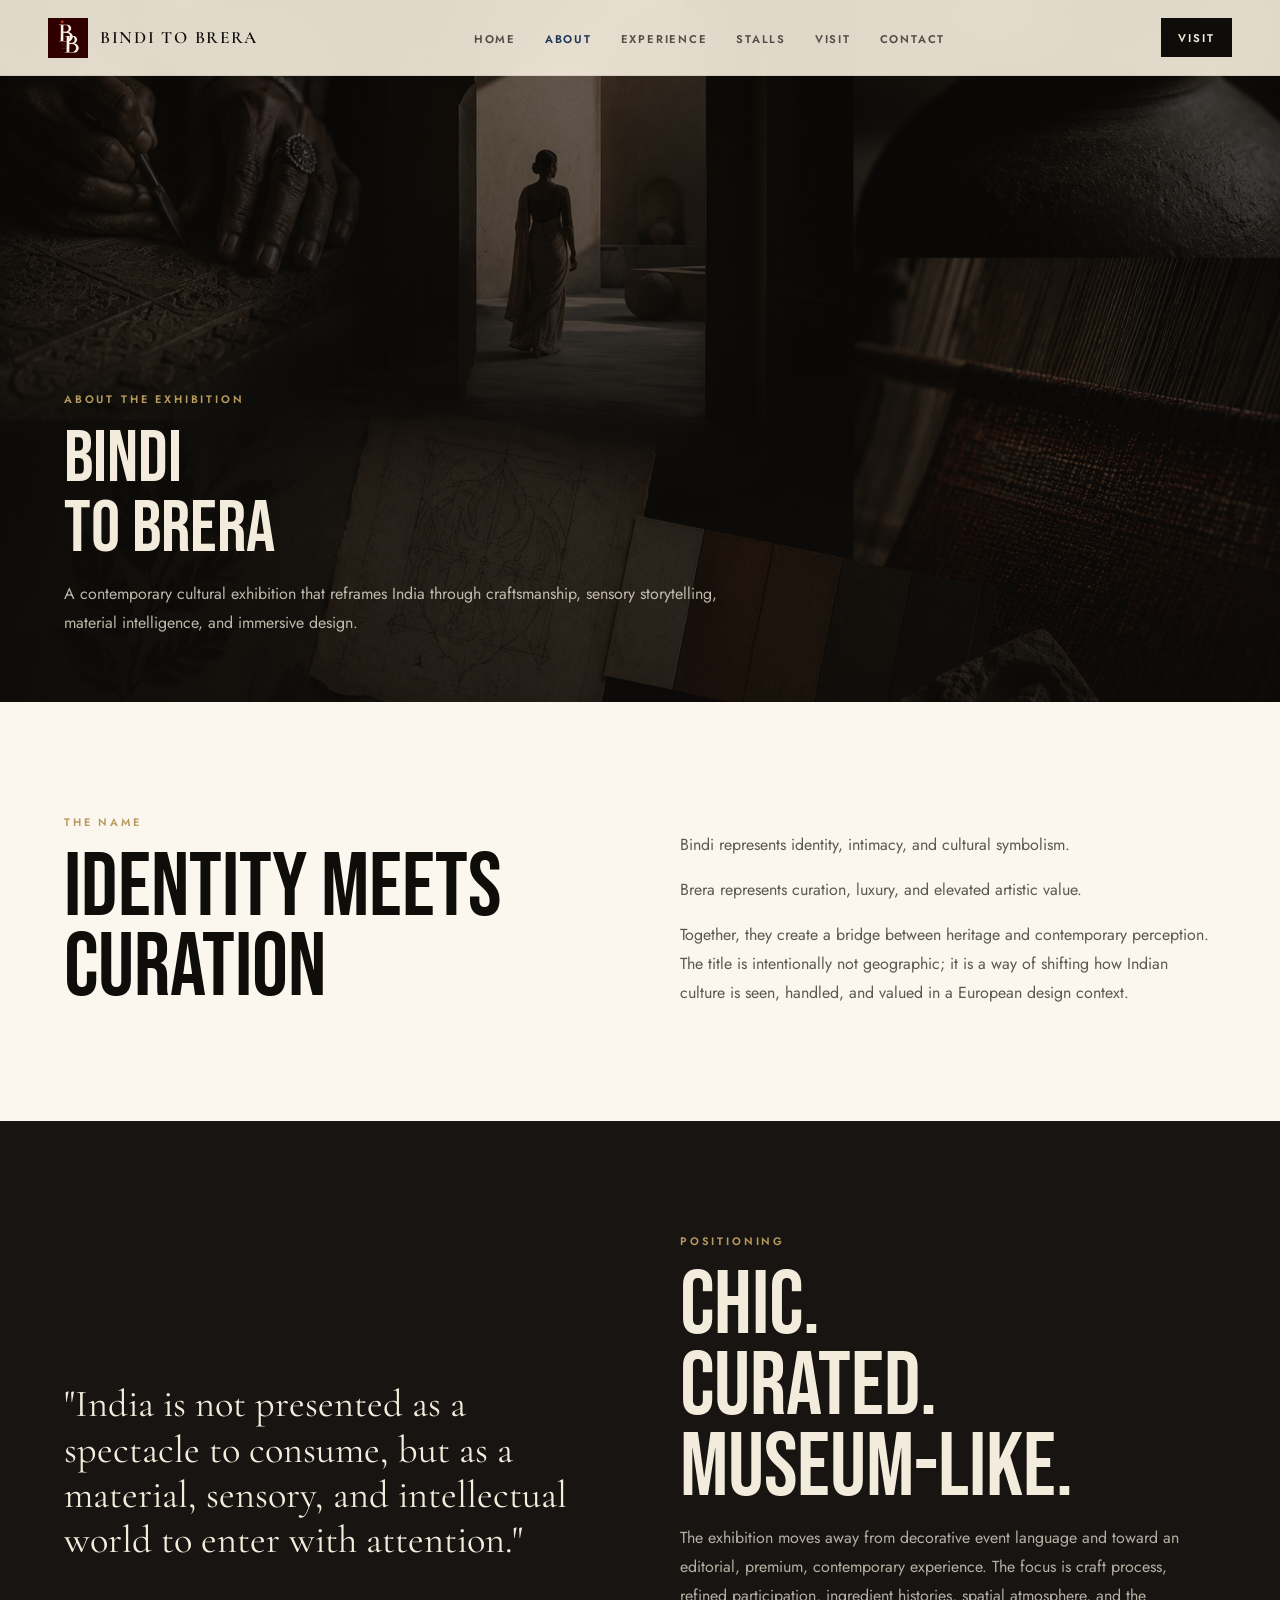
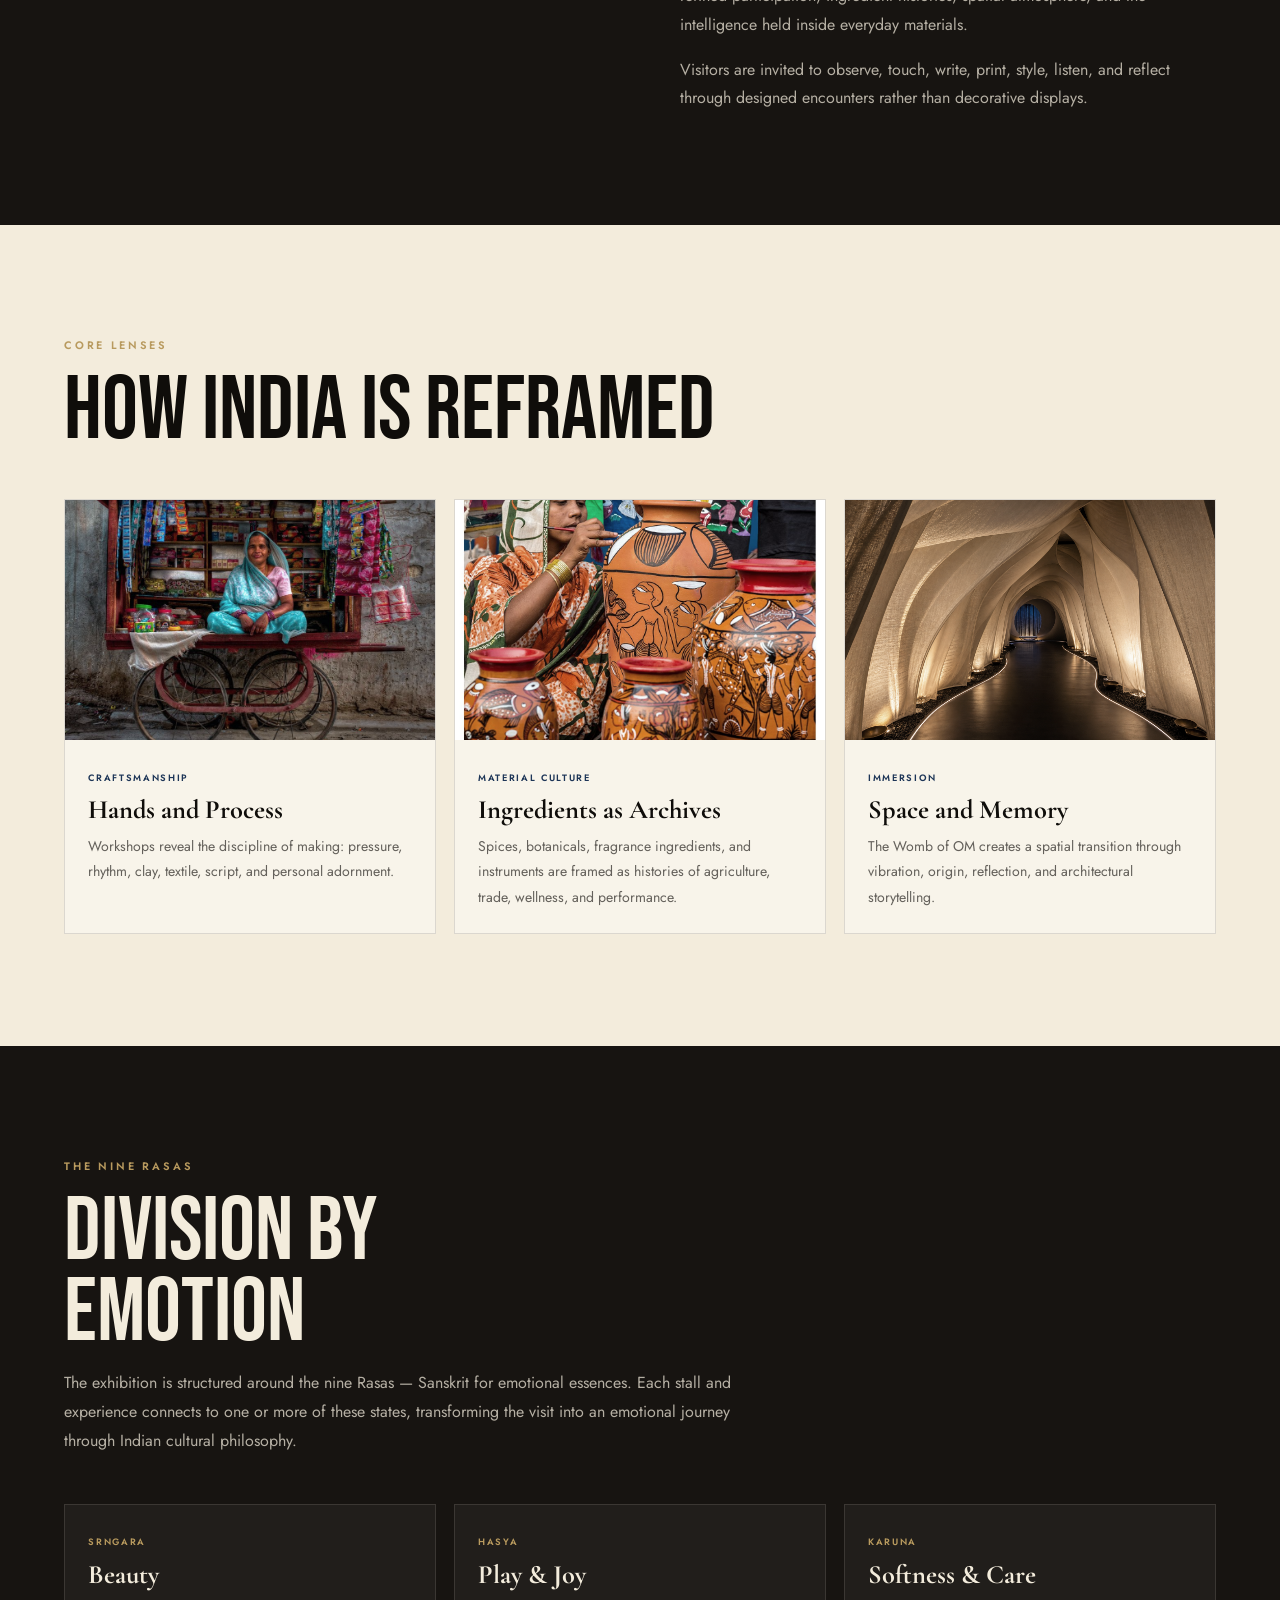
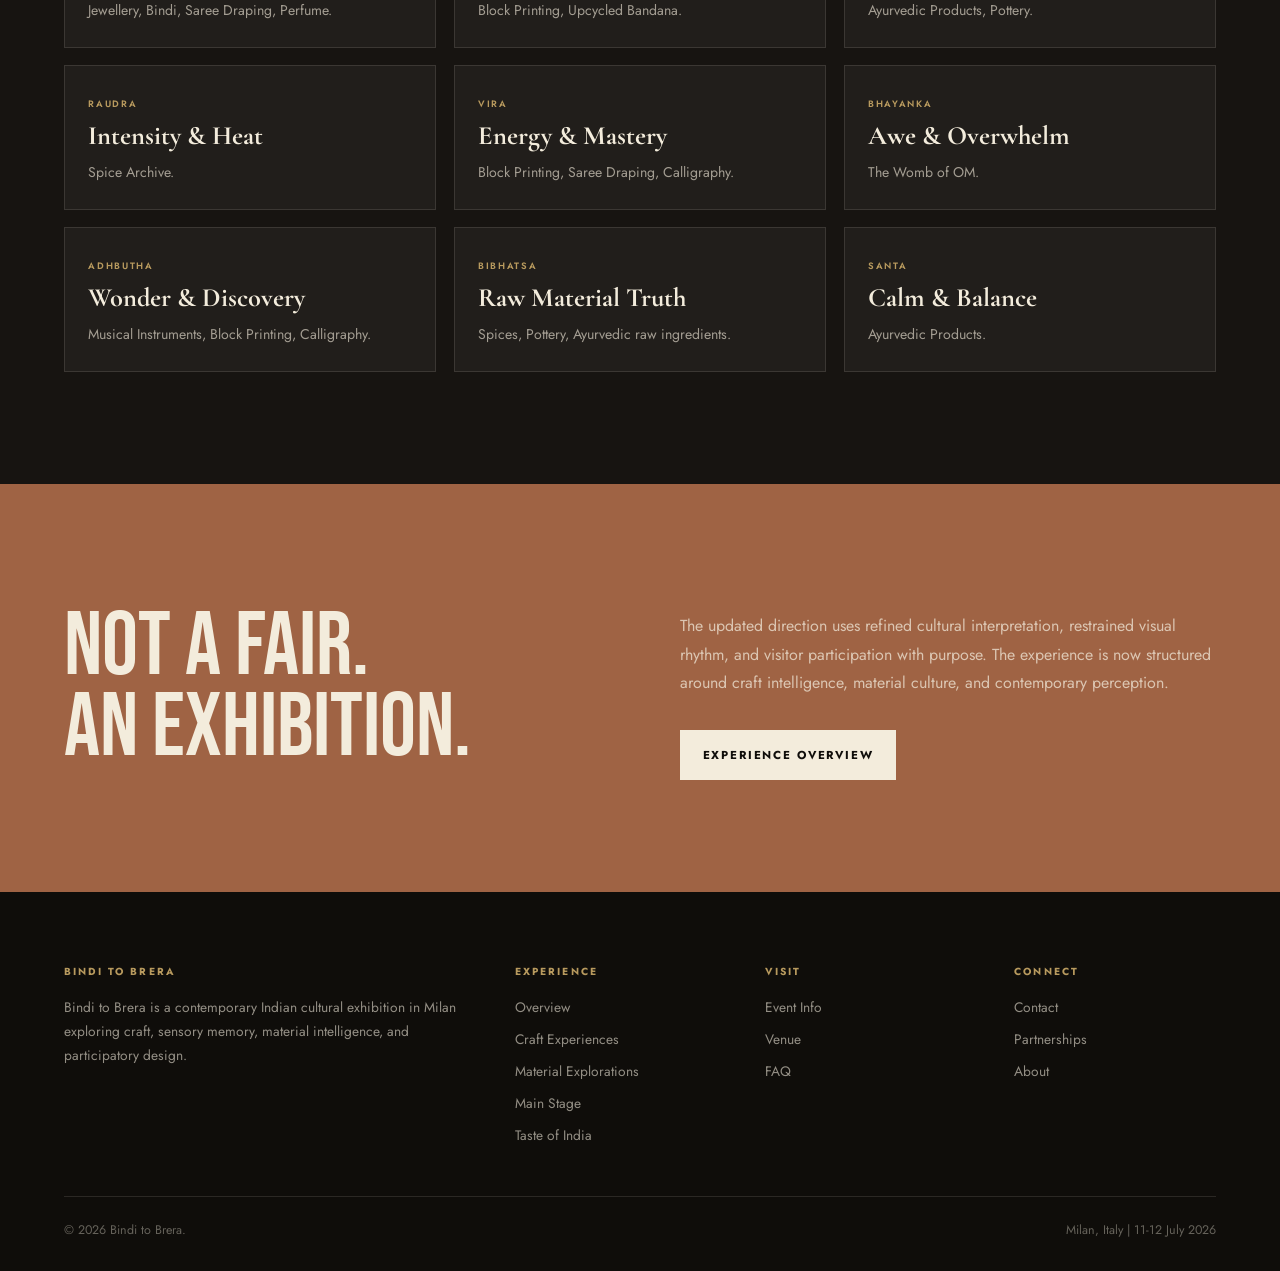
==== about.html @ f3bba677 "Add Home link to nav on all pages Co-Authored-By: Claude Sonnet 4.6 <noreply@anthropic.com>" ====
﻿<!DOCTYPE html>
<html lang="en">
<head>
<meta charset="UTF-8">
<meta name="viewport" content="width=device-width,initial-scale=1">
<title>About | Bindi to Brera</title>
<link href="https://fonts.googleapis.com/css2?family=Bebas+Neue&family=Cormorant+Garamond:ital,wght@0,400;0,600;1,400&family=Jost:wght@300;400;500;600;700&display=swap" rel="stylesheet">
<link rel="stylesheet" href="site.css">
<link rel="icon" href="imgs/bindi-to-brera-logo.png" type="image/png">
</head>
<body>
<nav class="site-nav">
  <a class="brand" href="index.html"><img src="imgs/bindi-to-brera-logo.png" alt="Bindi to Brera logo">Bindi to Brera</a>
  <ul class="nav-links">
    <li><a href="index.html">Home</a></li>
    <li><a class="active" href="about.html">About</a></li>
    <li><a href="experience.html">Experience</a></li>
    <li><a href="stalls.html">Stalls</a></li>
    <li><a href="visit.html">Visit</a></li>
    <li><a href="contact.html">Contact</a></li>
  </ul>
  <a class="nav-cta" href="visit.html">Visit</a>
</nav>

<main>
  <section class="page-hero">
    <img src="imgs/about_cover.png" alt="Material-led exhibition atmosphere">
    <div class="page-hero-content">
      <div class="eyebrow">About the Exhibition</div>
      <h1>Bindi<br>to Brera</h1>
      <p>A contemporary cultural exhibition that reframes India through craftsmanship, sensory storytelling, material intelligence, and immersive design.</p>
    </div>
  </section>

  <section class="section paper split">
    <div><div class="eyebrow">The Name</div><h2>Identity Meets<br>Curation</h2></div>
    <div class="copy">
      <p>Bindi represents identity, intimacy, and cultural symbolism.</p>
      <p>Brera represents curation, luxury, and elevated artistic value.</p>
      <p>Together, they create a bridge between heritage and contemporary perception. The title is intentionally not geographic; it is a way of shifting how Indian culture is seen, handled, and valued in a European design context.</p>
    </div>
  </section>

  <section class="section dark split">
    <div class="quote">"India is not presented as a spectacle to consume, but as a material, sensory, and intellectual world to enter with attention."</div>
    <div class="copy">
      <div class="eyebrow">Positioning</div>
      <h2>Chic.<br>Curated.<br>Museum-like.</h2>
      <p>The exhibition moves away from decorative event language and toward an editorial, premium, contemporary experience. The focus is craft process, refined participation, ingredient histories, spatial atmosphere, and the intelligence held inside everyday materials.</p>
      <p>Visitors are invited to observe, touch, write, print, style, listen, and reflect through designed encounters rather than decorative displays.</p>
    </div>
  </section>

  <section class="section">
    <div class="eyebrow">Core Lenses</div>
    <h2>How India Is Reframed</h2>
    <div class="grid">
      <article class="card"><img src="imgs/block_print.jpg" alt="Printed textile block"><div class="card-body"><span class="tag">Craftsmanship</span><h3>Hands and Process</h3><p>Workshops reveal the discipline of making: pressure, rhythm, clay, textile, script, and personal adornment.</p></div></article>
      <article class="card"><img src="imgs/masala.jpg" alt="Spice material texture"><div class="card-body"><span class="tag">Material Culture</span><h3>Ingredients as Archives</h3><p>Spices, botanicals, fragrance ingredients, and instruments are framed as histories of agriculture, trade, wellness, and performance.</p></div></article>
      <article class="card"><img src="imgs/generated-womb-of-om.png" alt="Immersive fabric light"><div class="card-body"><span class="tag">Immersion</span><h3>Space and Memory</h3><p>The Womb of OM creates a spatial transition through vibration, origin, reflection, and architectural storytelling.</p></div></article>
    </div>
  </section>

  <section class="section dark" id="navarasa">
    <div class="eyebrow">The Nine Rasas</div>
    <h2>Division by<br>Emotion</h2>
    <p style="max-width:680px;margin-top:1rem;color:rgba(243,236,220,.72)">The exhibition is structured around the nine Rasas — Sanskrit for emotional essences. Each stall and experience connects to one or more of these states, transforming the visit into an emotional journey through Indian cultural philosophy.</p>
    <div class="grid">
      <article class="card"><div class="card-body"><span class="tag">Srngara</span><h3>Beauty</h3><p>Jewellery, Bindi, Saree Draping, Perfume.</p></div></article>
      <article class="card"><div class="card-body"><span class="tag">Hasya</span><h3>Play &amp; Joy</h3><p>Block Printing, Upcycled Bandana.</p></div></article>
      <article class="card"><div class="card-body"><span class="tag">Karuna</span><h3>Softness &amp; Care</h3><p>Ayurvedic Products, Pottery.</p></div></article>
      <article class="card"><div class="card-body"><span class="tag">Raudra</span><h3>Intensity &amp; Heat</h3><p>Spice Archive.</p></div></article>
      <article class="card"><div class="card-body"><span class="tag">Vira</span><h3>Energy &amp; Mastery</h3><p>Block Printing, Saree Draping, Calligraphy.</p></div></article>
      <article class="card"><div class="card-body"><span class="tag">Bhayanka</span><h3>Awe &amp; Overwhelm</h3><p>The Womb of OM.</p></div></article>
      <article class="card"><div class="card-body"><span class="tag">Adhbutha</span><h3>Wonder &amp; Discovery</h3><p>Musical Instruments, Block Printing, Calligraphy.</p></div></article>
      <article class="card"><div class="card-body"><span class="tag">Bibhatsa</span><h3>Raw Material Truth</h3><p>Spices, Pottery, Ayurvedic raw ingredients.</p></div></article>
      <article class="card"><div class="card-body"><span class="tag">Santa</span><h3>Calm &amp; Balance</h3><p>Ayurvedic Products.</p></div></article>
    </div>
  </section>

  <section class="section clay split">
    <div><h2>Not a Fair.<br>An Exhibition.</h2></div>
    <div class="copy"><p>The updated direction uses refined cultural interpretation, restrained visual rhythm, and visitor participation with purpose. The experience is now structured around craft intelligence, material culture, and contemporary perception.</p><div class="button-row"><a class="btn fill" href="experience.html">Experience Overview</a></div></div>
  </section>
</main>

<footer class="footer">
  <div class="footer-grid">
    <div><h4>Bindi to Brera</h4><p>Bindi to Brera is a contemporary Indian cultural exhibition in Milan exploring craft, sensory memory, material intelligence, and participatory design.</p></div>
    <div><h4>Experience</h4><ul><li><a href="experience.html">Overview</a></li><li><a href="stalls.html#craft">Craft Experiences</a></li><li><a href="stalls.html#material">Material Explorations</a></li><li><a href="stalls.html#main-stage">Main Stage</a></li><li><a href="stalls.html#food-court">Taste of India</a></li></ul></div>
    <div><h4>Visit</h4><ul><li><a href="visit.html">Event Info</a></li><li><a href="visit.html#venue">Venue</a></li><li><a href="visit.html#faq">FAQ</a></li></ul></div>
    <div><h4>Connect</h4><ul><li><a href="contact.html">Contact</a></li><li><a href="contact.html#partner">Partnerships</a></li><li><a href="about.html">About</a></li></ul></div>
  </div>
  <div class="footer-bottom"><span>&copy; 2026 Bindi to Brera.</span><span>Milan, Italy | 11-12 July 2026</span></div>
</footer>
</body>
</html>
---- site.css ----
*{box-sizing:border-box;margin:0;padding:0}
:root{
  --ink:#0f0d0a;
  --charcoal:#171411;
  --cream:#f3ecdc;
  --paper:#fbf7ee;
  --muted:#b6aa96;
  --earth:#6f513c;
  --clay:#9f6344;
  --indigo:#1d3557;
  --gold:#b89a5e;
  --line:rgba(15,13,10,.12);
}
html{scroll-behavior:smooth}
body{font-family:Jost,Arial,sans-serif;background:var(--cream);color:var(--ink);overflow-x:hidden}
img{max-width:100%;display:block}
a{color:inherit}
.site-nav{position:fixed;top:0;left:0;right:0;z-index:20;display:flex;align-items:center;justify-content:space-between;gap:2rem;padding:1.1rem 3rem;background:rgba(243,236,220,.92);backdrop-filter:blur(18px);border-bottom:1px solid rgba(15,13,10,.08)}
.brand{display:inline-flex;align-items:center;gap:.75rem;font-family:"Cormorant Garamond",serif;font-size:1.08rem;font-weight:600;letter-spacing:.1em;text-decoration:none;text-transform:uppercase;white-space:nowrap}
.brand img{height:2.5rem;width:auto;display:block}
.nav-links{display:flex;gap:1.8rem;list-style:none}
.nav-links a{font-size:.7rem;font-weight:600;letter-spacing:.16em;text-decoration:none;text-transform:uppercase;color:rgba(15,13,10,.68)}
.nav-links a:hover,.nav-links a.active{color:var(--indigo)}
.nav-cta{background:var(--ink);color:var(--cream);font-size:.7rem;font-weight:600;letter-spacing:.16em;text-transform:uppercase;text-decoration:none;padding:.72rem 1.1rem}
.hero{min-height:92vh;display:grid;grid-template-columns:1.08fr .92fr;align-items:end;gap:4rem;padding:9rem 4rem 4rem;background:var(--ink);color:var(--cream)}
.hero-media{height:72vh;min-height:480px;position:relative;overflow:hidden}
.hero-media img,.page-hero img{width:100%;height:100%;object-fit:cover;filter:saturate(.72) contrast(1.04)}
.hero-media:after,.page-hero:after{content:"";position:absolute;inset:0;background:linear-gradient(180deg,rgba(15,13,10,.04),rgba(15,13,10,.48))}
.eyebrow{font-size:.68rem;font-weight:600;letter-spacing:.26em;text-transform:uppercase;color:var(--gold);margin-bottom:1.1rem}
h1,h2,.display{font-family:"Bebas Neue",Impact,sans-serif;font-weight:400;letter-spacing:0;line-height:.9}
h1{font-size:clamp(4.3rem,12vw,12rem)}
h2{font-size:clamp(3.1rem,7vw,7.2rem)}
h3{font-family:"Cormorant Garamond",serif;font-size:1.65rem;line-height:1.1}
p{line-height:1.8}
.lead{font-family:"Cormorant Garamond",serif;font-size:clamp(1.25rem,2.1vw,2rem);line-height:1.35;color:rgba(243,236,220,.78);max-width:760px}
.hero-copy{padding-bottom:2rem}
.hero-meta{display:grid;grid-template-columns:repeat(3,1fr);gap:1rem;margin-top:2.4rem;max-width:720px}
.meta{border-top:1px solid rgba(243,236,220,.22);padding-top:.9rem}
.meta span{display:block;font-size:.64rem;letter-spacing:.2em;text-transform:uppercase;color:var(--gold);margin-bottom:.4rem}
.meta strong{font-family:"Cormorant Garamond",serif;font-size:1.1rem;font-weight:600}
.section{padding:7rem 4rem}
.section.dark{background:var(--charcoal);color:var(--cream)}
.section.paper{background:var(--paper)}
.section.clay{background:var(--clay);color:var(--cream)}
.split{display:grid;grid-template-columns:1fr 1fr;gap:5rem;align-items:center}
.copy p{margin-top:1rem;color:rgba(15,13,10,.68)}
.dark .copy p,.clay .copy p{color:rgba(243,236,220,.72)}
.grid{display:grid;grid-template-columns:repeat(3,1fr);gap:1.1rem;margin-top:3rem}
.grid.two{grid-template-columns:repeat(2,1fr)}
.card{border:1px solid var(--line);background:rgba(255,255,255,.38);overflow:hidden}
.dark .card{background:rgba(255,255,255,.045);border-color:rgba(243,236,220,.12)}
.card img{width:100%;height:240px;object-fit:cover;filter:saturate(.72)}
.card-body{padding:1.45rem}
.tag{display:inline-block;font-size:.58rem;font-weight:600;letter-spacing:.18em;text-transform:uppercase;color:var(--indigo);margin-bottom:.8rem}
.dark .tag{color:var(--gold)}
.card p{font-size:.88rem;color:rgba(15,13,10,.64);margin-top:.55rem}
.dark .card p{color:rgba(243,236,220,.62)}
.button-row{display:flex;gap:1rem;flex-wrap:wrap;margin-top:2rem}
.btn{display:inline-flex;align-items:center;justify-content:center;text-decoration:none;text-transform:uppercase;letter-spacing:.16em;font-size:.72rem;font-weight:700;padding:1rem 1.35rem;border:1px solid currentColor}
.btn.fill{background:var(--ink);color:var(--cream);border-color:var(--ink)}
.dark .btn.fill,.clay .btn.fill{background:var(--cream);color:var(--ink);border-color:var(--cream)}
.marquee{background:var(--indigo);color:var(--cream);overflow:hidden;white-space:nowrap}
.marquee-track{display:inline-flex;animation:marquee 30s linear infinite}
.marquee span{font-family:"Bebas Neue",Impact,sans-serif;font-size:1.45rem;letter-spacing:.08em;padding:1rem 1.2rem}
@keyframes marquee{from{transform:translateX(0)}to{transform:translateX(-50%)}}
.page-hero{height:78vh;min-height:640px;position:relative;background:var(--ink);color:var(--cream);display:flex;align-items:end;padding:9rem 4rem 4rem;overflow:hidden}
.page-hero img{position:absolute;inset:0;opacity:.42}
.page-hero-content{position:relative;z-index:1;max-width:780px}
.page-hero h1{font-size:clamp(3.2rem,5.7vw,6.1rem);line-height:.96;max-width:980px}
.page-hero p{color:rgba(243,236,220,.76);max-width:680px;margin-top:1rem}
.list{display:grid;gap:1rem;margin-top:2rem}
.list-item{border-top:1px solid rgba(15,13,10,.14);padding-top:1.1rem}
.dark .list-item{border-color:rgba(243,236,220,.14)}
.list-item p{color:rgba(15,13,10,.64);font-size:.94rem;margin-top:.35rem}
.dark .list-item p{color:rgba(243,236,220,.64)}
.quote{font-family:"Cormorant Garamond",serif;font-size:clamp(1.6rem,3vw,2.8rem);line-height:1.18}
.footer{background:var(--ink);color:var(--cream);padding:4.5rem 4rem 2rem}
.footer-grid{display:grid;grid-template-columns:2fr 1fr 1fr 1fr;gap:3rem;border-bottom:1px solid rgba(243,236,220,.12);padding-bottom:3rem}
.footer p,.footer a{color:rgba(243,236,220,.58);font-size:.86rem;text-decoration:none;line-height:1.75}
.footer h4{font-size:.64rem;letter-spacing:.2em;text-transform:uppercase;color:var(--gold);margin-bottom:1rem}
.footer ul{list-style:none;display:grid;gap:.5rem}
.footer-bottom{display:flex;justify-content:space-between;gap:1rem;padding-top:1.5rem;color:rgba(243,236,220,.38);font-size:.78rem}
.detail-table{display:grid;grid-template-columns:repeat(3,1fr);gap:1rem;margin-top:2rem}
.detail{border-top:1px solid rgba(15,13,10,.16);padding-top:1rem}
.detail span{display:block;font-size:.62rem;letter-spacing:.2em;text-transform:uppercase;color:var(--earth);margin-bottom:.45rem}
.detail strong{font-family:"Cormorant Garamond",serif;font-size:1.2rem}
.form{display:grid;gap:1rem}
input,select,textarea{width:100%;font:inherit;background:rgba(255,255,255,.06);border:1px solid rgba(243,236,220,.18);color:var(--cream);padding:.9rem}
option{background:var(--charcoal);color:var(--cream)}
textarea{min-height:130px;resize:vertical}
label{font-size:.62rem;letter-spacing:.18em;text-transform:uppercase;color:rgba(243,236,220,.58)}
@media (max-width:900px){
  .site-nav{padding:1rem 1.2rem;align-items:flex-start}.nav-links{gap:.8rem;flex-wrap:wrap}.nav-cta{display:none}
  .hero,.split,.grid,.grid.two,.footer-grid,.detail-table{grid-template-columns:1fr}
  .hero{padding:8rem 1.2rem 3rem}.hero-media{height:420px;min-height:0;order:-1}
  .page-hero{height:auto;min-height:520px;padding-top:9rem;padding-bottom:3rem}
  .page-hero h1{font-size:clamp(3.1rem,18vw,5.8rem)}
  .section,.page-hero,.footer{padding-left:1.2rem;padding-right:1.2rem}
  .hero-meta{grid-template-columns:1fr}
}
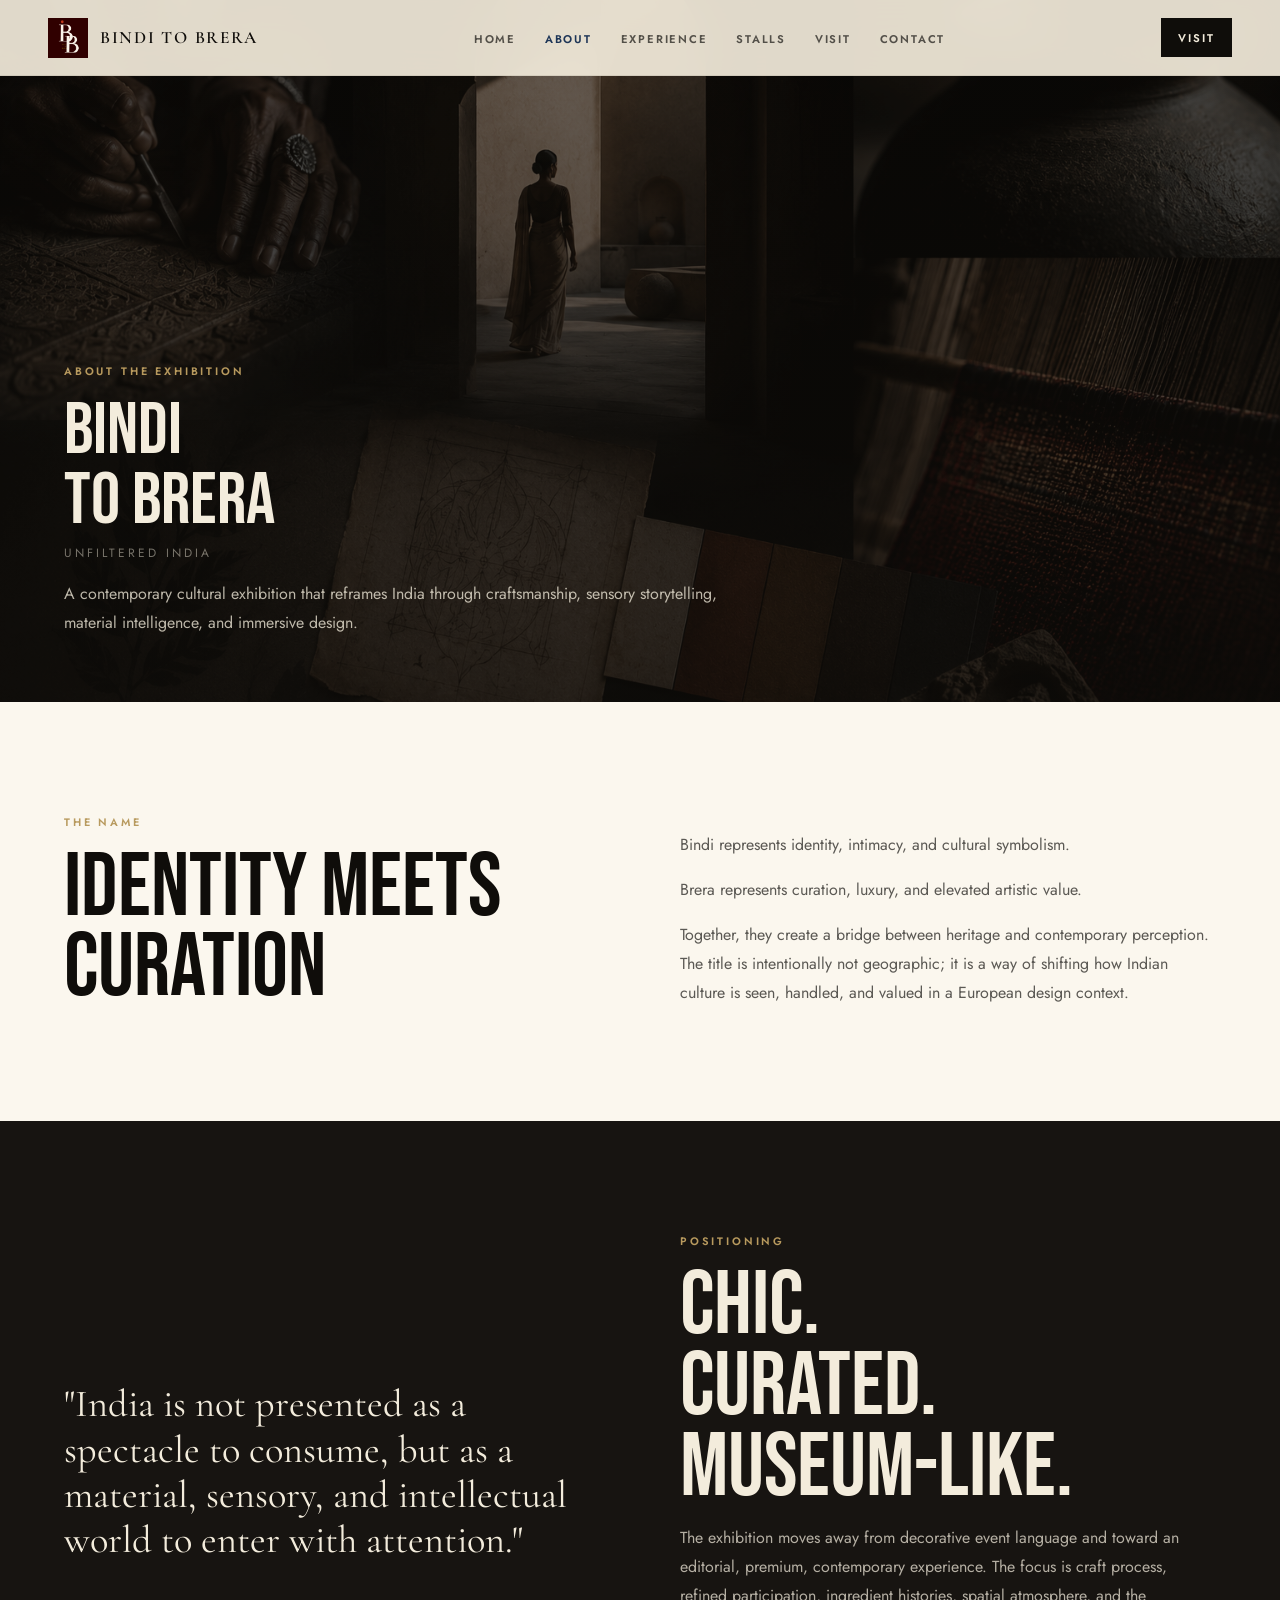
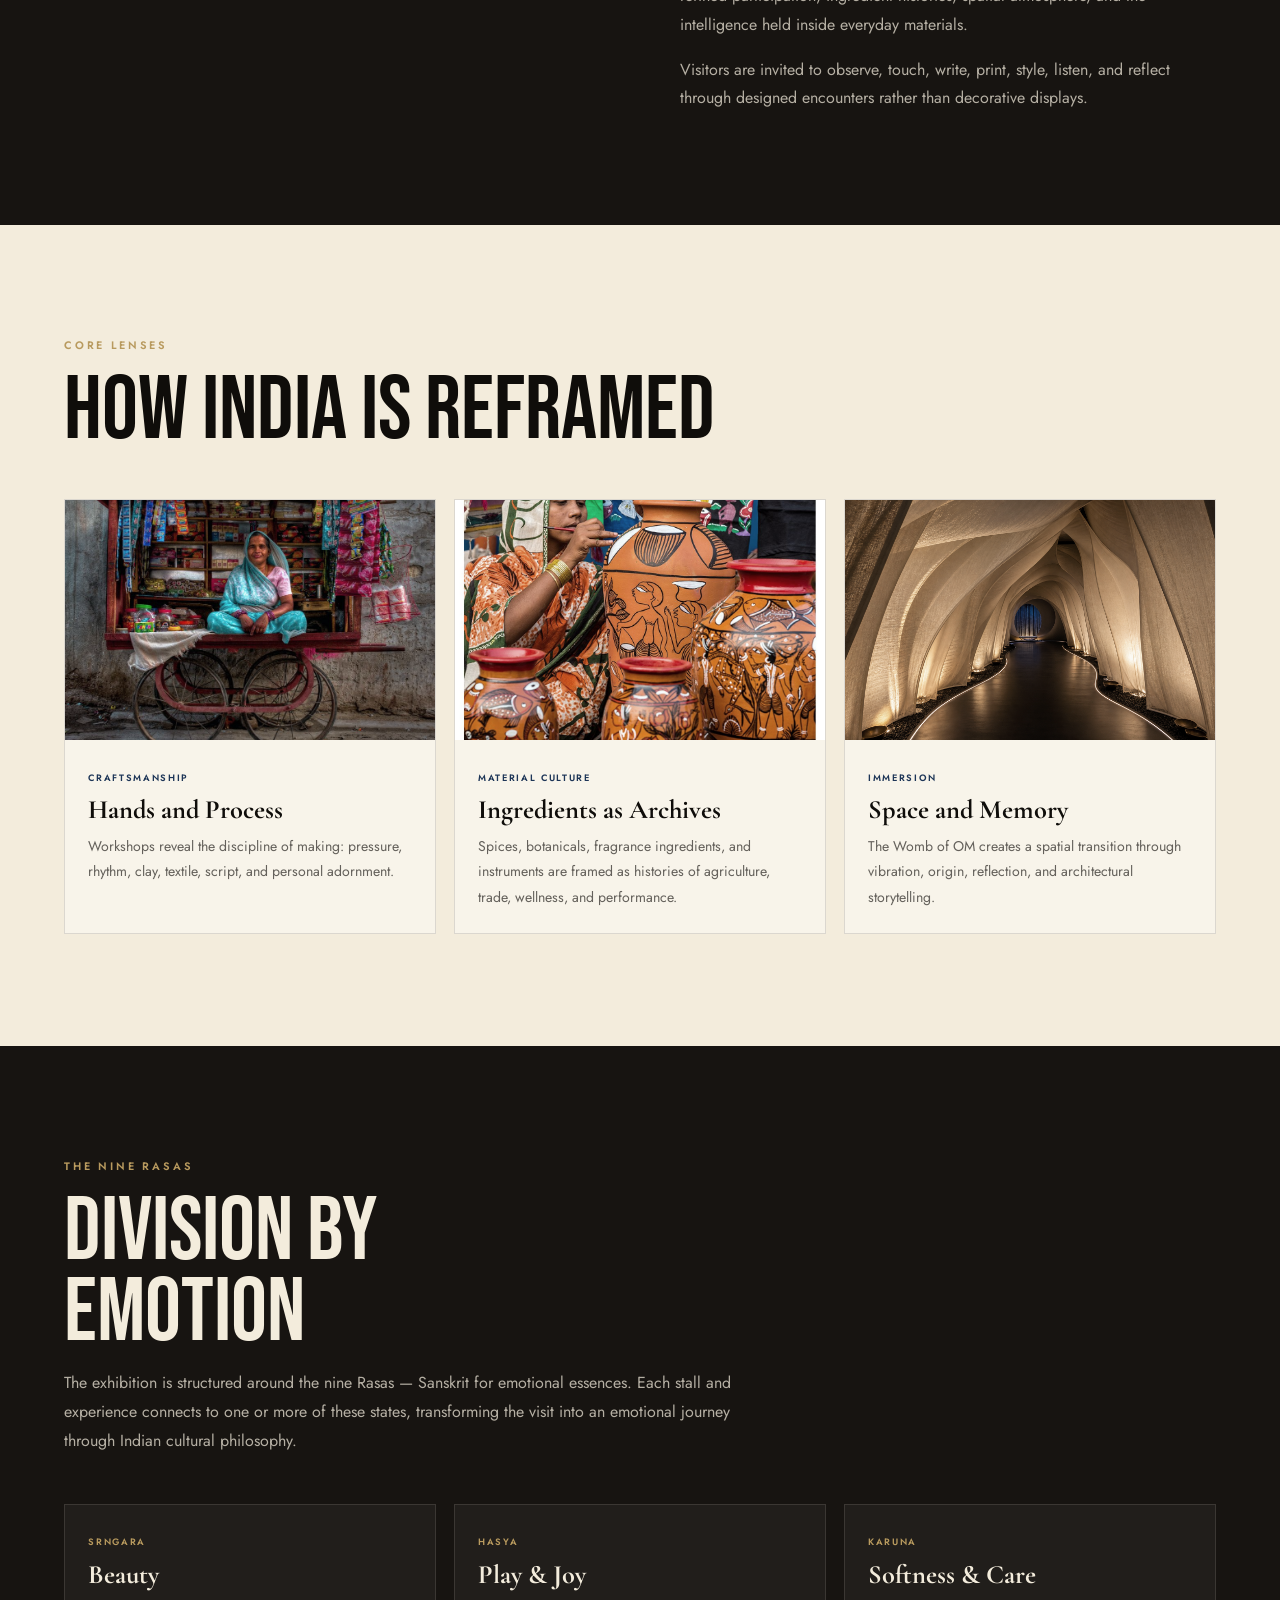
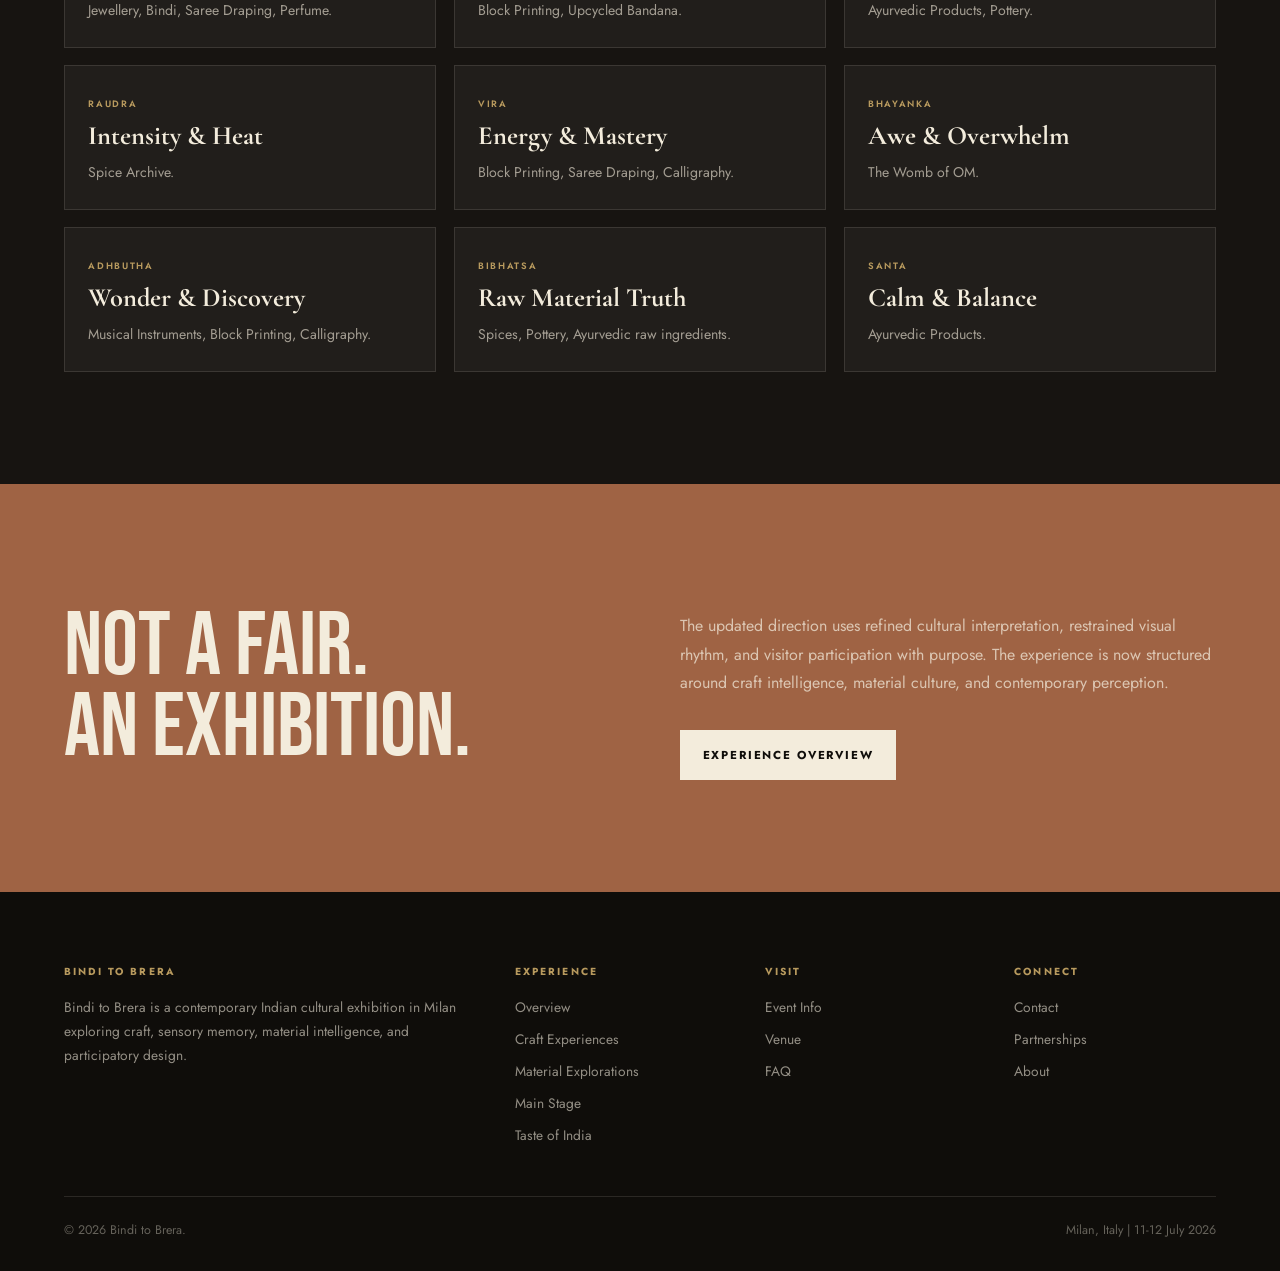
==== commit 98c63046: "Add Unfiltered India tagline below Bindi to Brera title on home and about pages Co-Authored-By: Clau" ====
--- a/about.html
+++ b/about.html
@@ -28,6 +28,7 @@
     <div class="page-hero-content">
       <div class="eyebrow">About the Exhibition</div>
       <h1>Bindi<br>to Brera</h1>
+      <p style="font-family:'Jost',sans-serif;font-size:.75rem;letter-spacing:.25em;text-transform:uppercase;opacity:.6;margin-top:.4rem">Unfiltered India</p>
       <p>A contemporary cultural exhibition that reframes India through craftsmanship, sensory storytelling, material intelligence, and immersive design.</p>
     </div>
   </section>
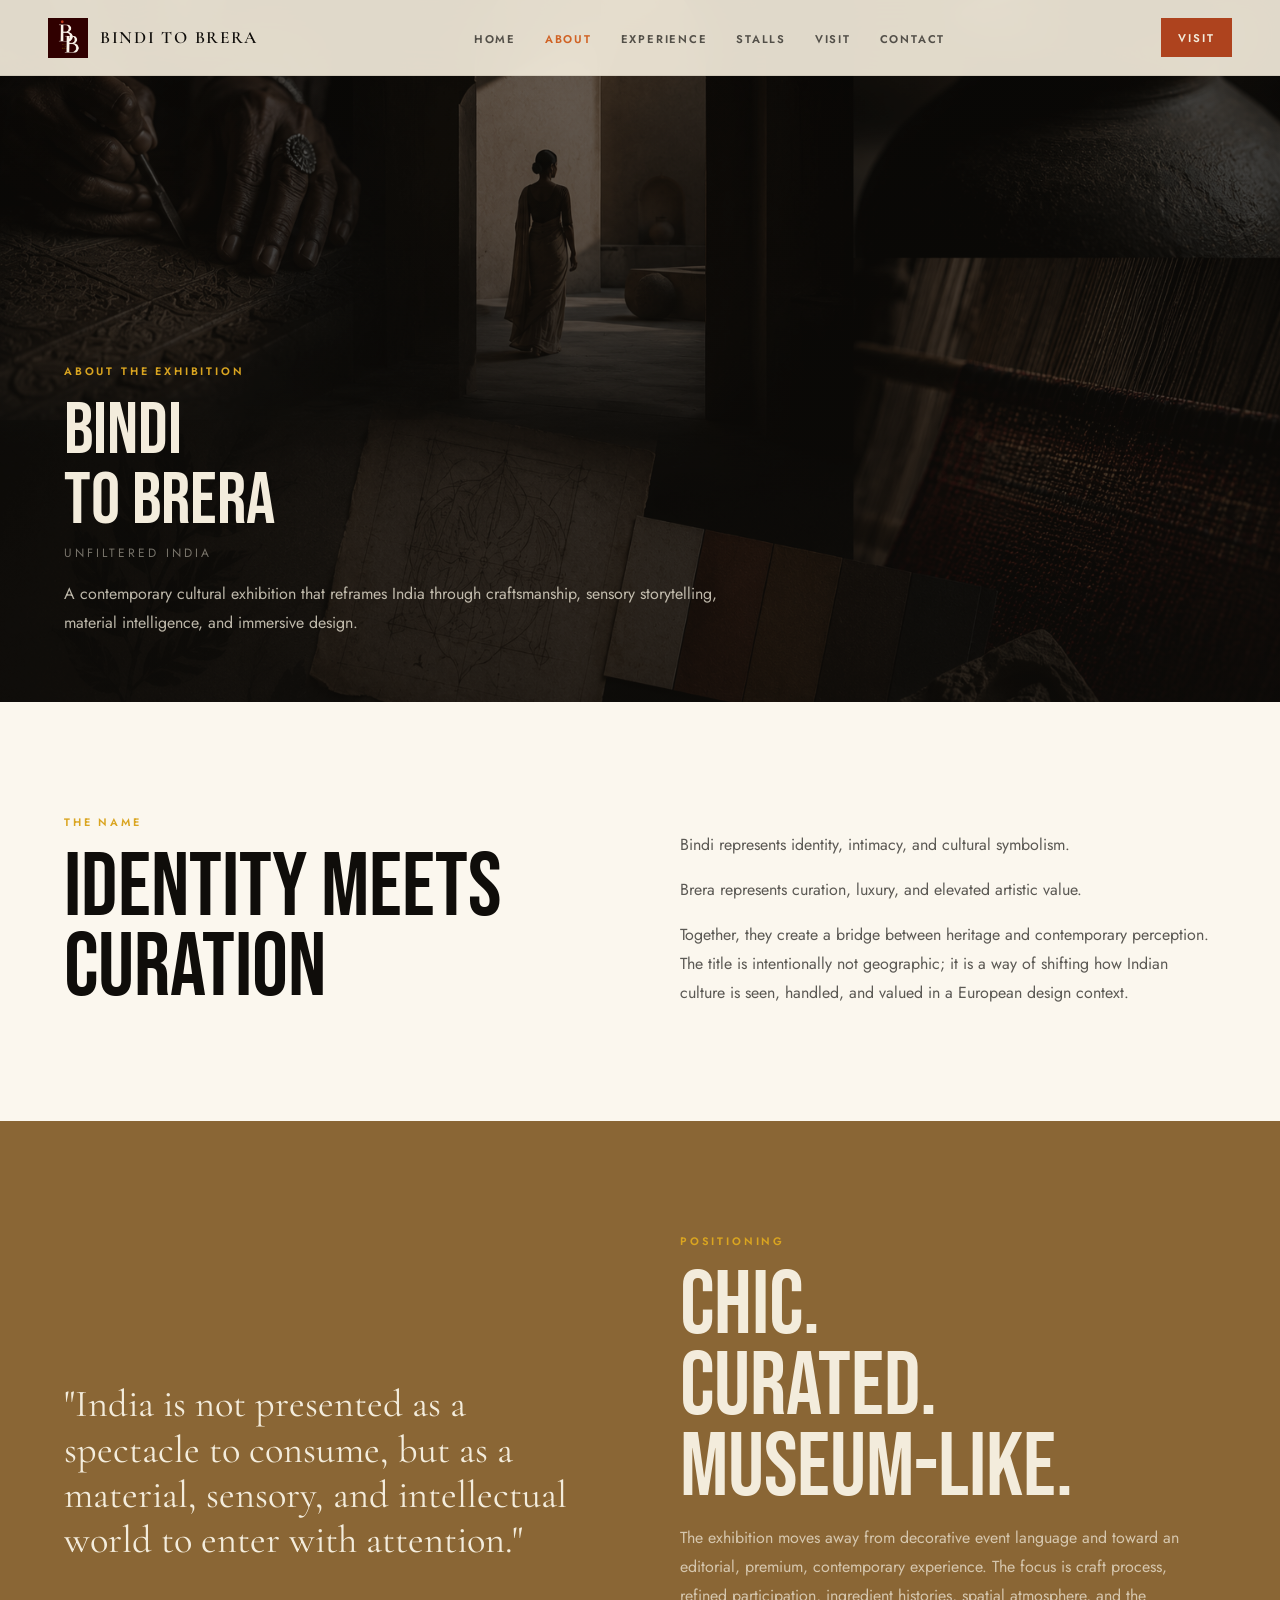
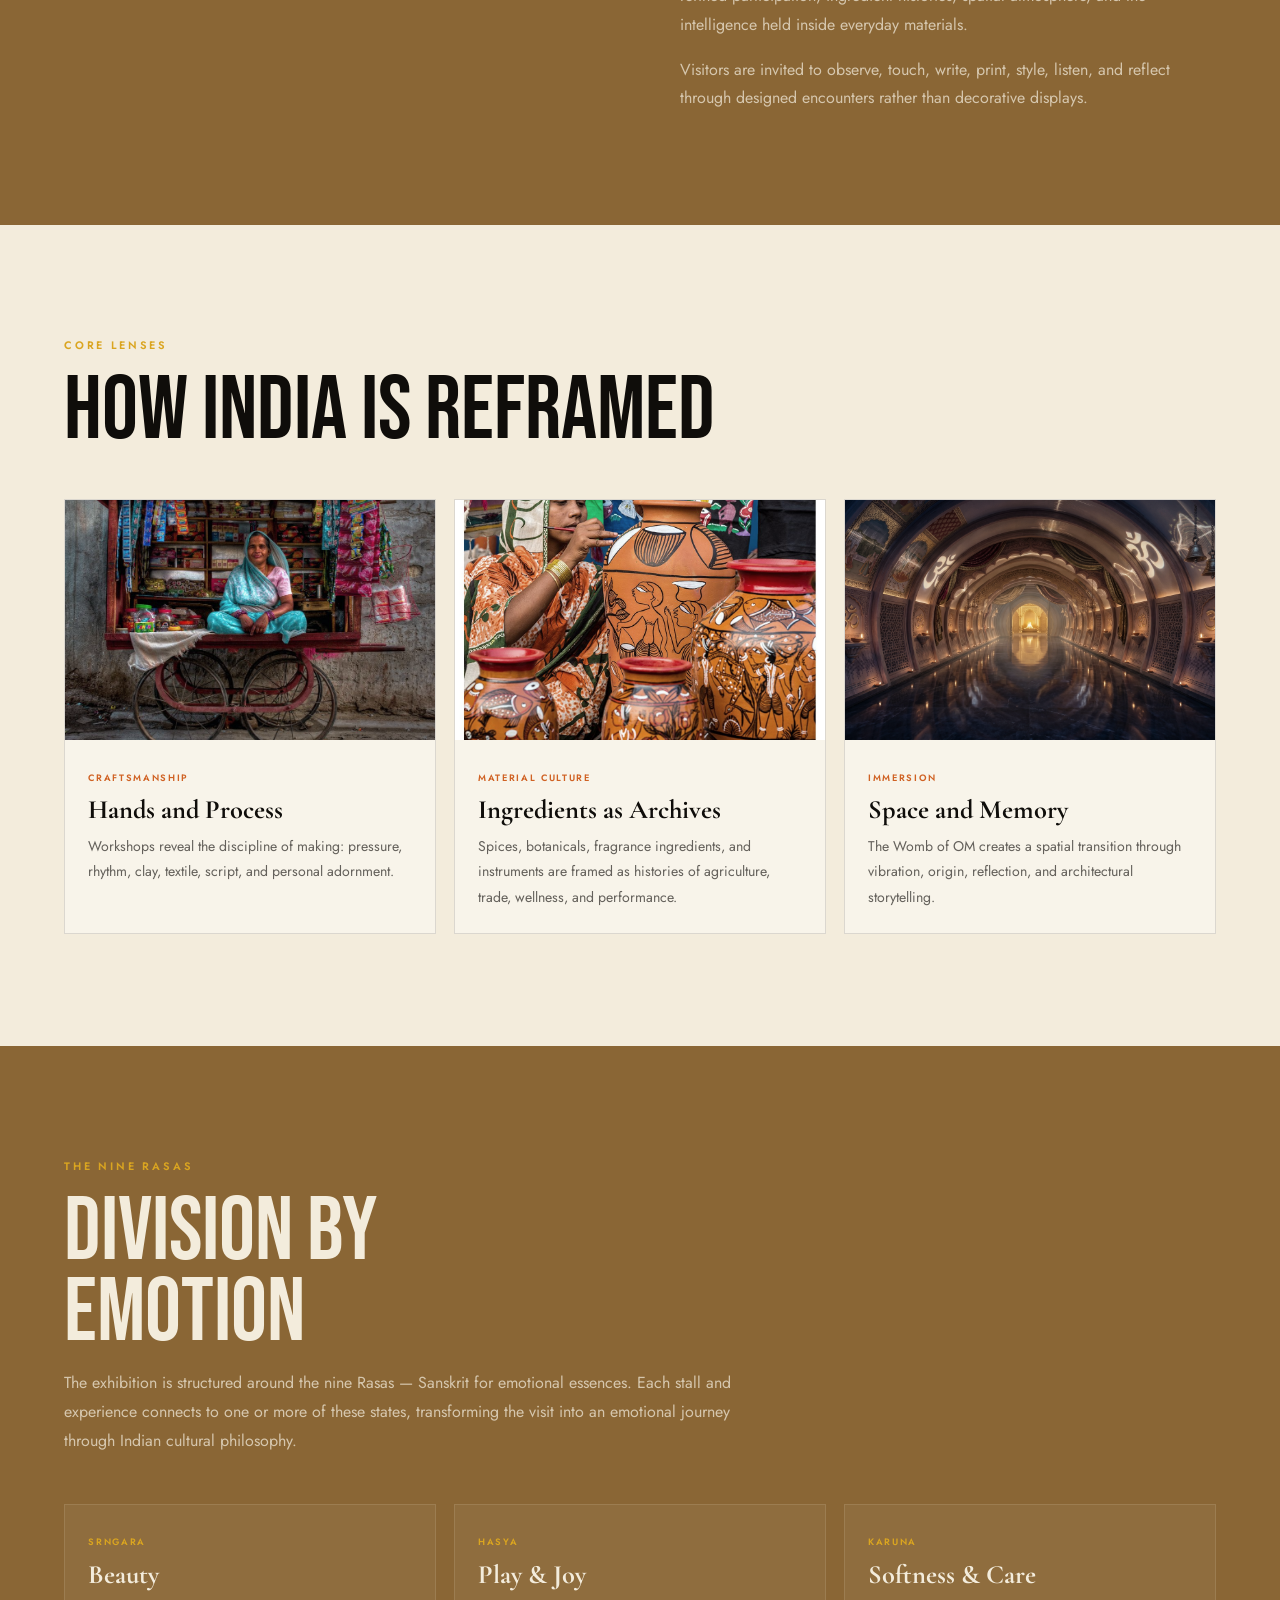
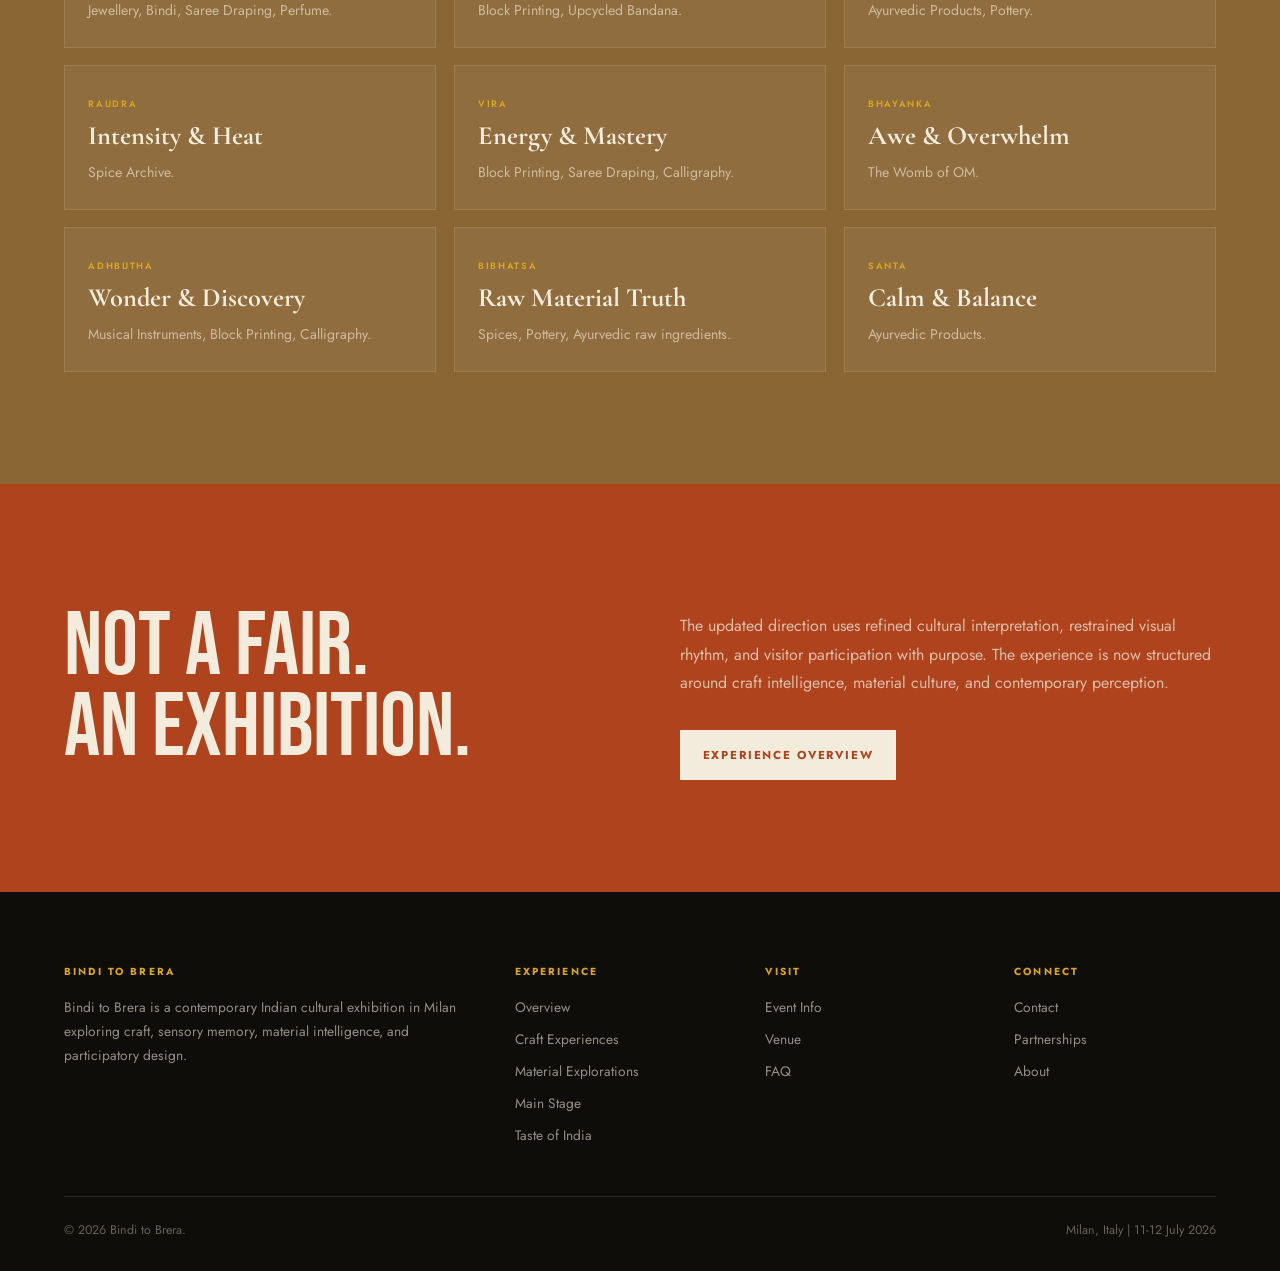
==== commit e2505f78: "Use Womb of OM image for Space and Memory card on about page Co-Authored-By: Claude Sonnet 4.6 <nore" ====
--- a/about.html
+++ b/about.html
@@ -58,7 +58,7 @@
     <div class="grid">
       <article class="card"><img src="imgs/block_print.jpg" alt="Printed textile block"><div class="card-body"><span class="tag">Craftsmanship</span><h3>Hands and Process</h3><p>Workshops reveal the discipline of making: pressure, rhythm, clay, textile, script, and personal adornment.</p></div></article>
       <article class="card"><img src="imgs/masala.jpg" alt="Spice material texture"><div class="card-body"><span class="tag">Material Culture</span><h3>Ingredients as Archives</h3><p>Spices, botanicals, fragrance ingredients, and instruments are framed as histories of agriculture, trade, wellness, and performance.</p></div></article>
-      <article class="card"><img src="imgs/generated-womb-of-om.png" alt="Immersive fabric light"><div class="card-body"><span class="tag">Immersion</span><h3>Space and Memory</h3><p>The Womb of OM creates a spatial transition through vibration, origin, reflection, and architectural storytelling.</p></div></article>
+      <article class="card"><img src="imgs/womb_gemini.jfif" alt="Immersive fabric light"><div class="card-body"><span class="tag">Immersion</span><h3>Space and Memory</h3><p>The Womb of OM creates a spatial transition through vibration, origin, reflection, and architectural storytelling.</p></div></article>
     </div>
   </section>
 
--- a/site.css
+++ b/site.css
@@ -10,6 +10,10 @@
   --indigo:#1d3557;
   --gold:#b89a5e;
   --line:rgba(15,13,10,.12);
+  --terracota:#D06224;
+  --chile:#AE431E;
+  --olive:#8A6635;
+  --ochre:#DAA520;
 }
 html{scroll-behavior:smooth}
 body{font-family:Jost,Arial,sans-serif;background:var(--cream);color:var(--ink);overflow-x:hidden}
@@ -20,13 +24,13 @@
 .brand img{height:2.5rem;width:auto;display:block}
 .nav-links{display:flex;gap:1.8rem;list-style:none}
 .nav-links a{font-size:.7rem;font-weight:600;letter-spacing:.16em;text-decoration:none;text-transform:uppercase;color:rgba(15,13,10,.68)}
-.nav-links a:hover,.nav-links a.active{color:var(--indigo)}
-.nav-cta{background:var(--ink);color:var(--cream);font-size:.7rem;font-weight:600;letter-spacing:.16em;text-transform:uppercase;text-decoration:none;padding:.72rem 1.1rem}
+.nav-links a:hover,.nav-links a.active{color:var(--terracota)}
+.nav-cta{background:var(--chile);color:var(--cream);font-size:.7rem;font-weight:600;letter-spacing:.16em;text-transform:uppercase;text-decoration:none;padding:.72rem 1.1rem}
 .hero{min-height:92vh;display:grid;grid-template-columns:1.08fr .92fr;align-items:end;gap:4rem;padding:9rem 4rem 4rem;background:var(--ink);color:var(--cream)}
 .hero-media{height:72vh;min-height:480px;position:relative;overflow:hidden}
 .hero-media img,.page-hero img{width:100%;height:100%;object-fit:cover;filter:saturate(.72) contrast(1.04)}
 .hero-media:after,.page-hero:after{content:"";position:absolute;inset:0;background:linear-gradient(180deg,rgba(15,13,10,.04),rgba(15,13,10,.48))}
-.eyebrow{font-size:.68rem;font-weight:600;letter-spacing:.26em;text-transform:uppercase;color:var(--gold);margin-bottom:1.1rem}
+.eyebrow{font-size:.68rem;font-weight:600;letter-spacing:.26em;text-transform:uppercase;color:var(--ochre);margin-bottom:1.1rem}
 h1,h2,.display{font-family:"Bebas Neue",Impact,sans-serif;font-weight:400;letter-spacing:0;line-height:.9}
 h1{font-size:clamp(4.3rem,12vw,12rem)}
 h2{font-size:clamp(3.1rem,7vw,7.2rem)}
@@ -36,12 +40,12 @@
 .hero-copy{padding-bottom:2rem}
 .hero-meta{display:grid;grid-template-columns:repeat(3,1fr);gap:1rem;margin-top:2.4rem;max-width:720px}
 .meta{border-top:1px solid rgba(243,236,220,.22);padding-top:.9rem}
-.meta span{display:block;font-size:.64rem;letter-spacing:.2em;text-transform:uppercase;color:var(--gold);margin-bottom:.4rem}
+.meta span{display:block;font-size:.64rem;letter-spacing:.2em;text-transform:uppercase;color:var(--ochre);margin-bottom:.4rem}
 .meta strong{font-family:"Cormorant Garamond",serif;font-size:1.1rem;font-weight:600}
 .section{padding:7rem 4rem}
-.section.dark{background:var(--charcoal);color:var(--cream)}
+.section.dark{background:var(--olive);color:var(--cream)}
 .section.paper{background:var(--paper)}
-.section.clay{background:var(--clay);color:var(--cream)}
+.section.clay{background:var(--chile);color:var(--cream)}
 .split{display:grid;grid-template-columns:1fr 1fr;gap:5rem;align-items:center}
 .copy p{margin-top:1rem;color:rgba(15,13,10,.68)}
 .dark .copy p,.clay .copy p{color:rgba(243,236,220,.72)}
@@ -51,15 +55,15 @@
 .dark .card{background:rgba(255,255,255,.045);border-color:rgba(243,236,220,.12)}
 .card img{width:100%;height:240px;object-fit:cover;filter:saturate(.72)}
 .card-body{padding:1.45rem}
-.tag{display:inline-block;font-size:.58rem;font-weight:600;letter-spacing:.18em;text-transform:uppercase;color:var(--indigo);margin-bottom:.8rem}
-.dark .tag{color:var(--gold)}
+.tag{display:inline-block;font-size:.58rem;font-weight:600;letter-spacing:.18em;text-transform:uppercase;color:var(--terracota);margin-bottom:.8rem}
+.dark .tag{color:var(--ochre)}
 .card p{font-size:.88rem;color:rgba(15,13,10,.64);margin-top:.55rem}
 .dark .card p{color:rgba(243,236,220,.62)}
 .button-row{display:flex;gap:1rem;flex-wrap:wrap;margin-top:2rem}
 .btn{display:inline-flex;align-items:center;justify-content:center;text-decoration:none;text-transform:uppercase;letter-spacing:.16em;font-size:.72rem;font-weight:700;padding:1rem 1.35rem;border:1px solid currentColor}
-.btn.fill{background:var(--ink);color:var(--cream);border-color:var(--ink)}
-.dark .btn.fill,.clay .btn.fill{background:var(--cream);color:var(--ink);border-color:var(--cream)}
-.marquee{background:var(--indigo);color:var(--cream);overflow:hidden;white-space:nowrap}
+.btn.fill{background:var(--chile);color:var(--cream);border-color:var(--chile)}
+.dark .btn.fill,.clay .btn.fill{background:var(--cream);color:var(--chile);border-color:var(--cream)}
+.marquee{background:var(--chile);color:var(--cream);overflow:hidden;white-space:nowrap}
 .marquee-track{display:inline-flex;animation:marquee 30s linear infinite}
 .marquee span{font-family:"Bebas Neue",Impact,sans-serif;font-size:1.45rem;letter-spacing:.08em;padding:1rem 1.2rem}
 @keyframes marquee{from{transform:translateX(0)}to{transform:translateX(-50%)}}
@@ -77,12 +81,12 @@
 .footer{background:var(--ink);color:var(--cream);padding:4.5rem 4rem 2rem}
 .footer-grid{display:grid;grid-template-columns:2fr 1fr 1fr 1fr;gap:3rem;border-bottom:1px solid rgba(243,236,220,.12);padding-bottom:3rem}
 .footer p,.footer a{color:rgba(243,236,220,.58);font-size:.86rem;text-decoration:none;line-height:1.75}
-.footer h4{font-size:.64rem;letter-spacing:.2em;text-transform:uppercase;color:var(--gold);margin-bottom:1rem}
+.footer h4{font-size:.64rem;letter-spacing:.2em;text-transform:uppercase;color:var(--ochre);margin-bottom:1rem}
 .footer ul{list-style:none;display:grid;gap:.5rem}
 .footer-bottom{display:flex;justify-content:space-between;gap:1rem;padding-top:1.5rem;color:rgba(243,236,220,.38);font-size:.78rem}
 .detail-table{display:grid;grid-template-columns:repeat(3,1fr);gap:1rem;margin-top:2rem}
 .detail{border-top:1px solid rgba(15,13,10,.16);padding-top:1rem}
-.detail span{display:block;font-size:.62rem;letter-spacing:.2em;text-transform:uppercase;color:var(--earth);margin-bottom:.45rem}
+.detail span{display:block;font-size:.62rem;letter-spacing:.2em;text-transform:uppercase;color:var(--terracota);margin-bottom:.45rem}
 .detail strong{font-family:"Cormorant Garamond",serif;font-size:1.2rem}
 .form{display:grid;gap:1rem}
 input,select,textarea{width:100%;font:inherit;background:rgba(255,255,255,.06);border:1px solid rgba(243,236,220,.18);color:var(--cream);padding:.9rem}
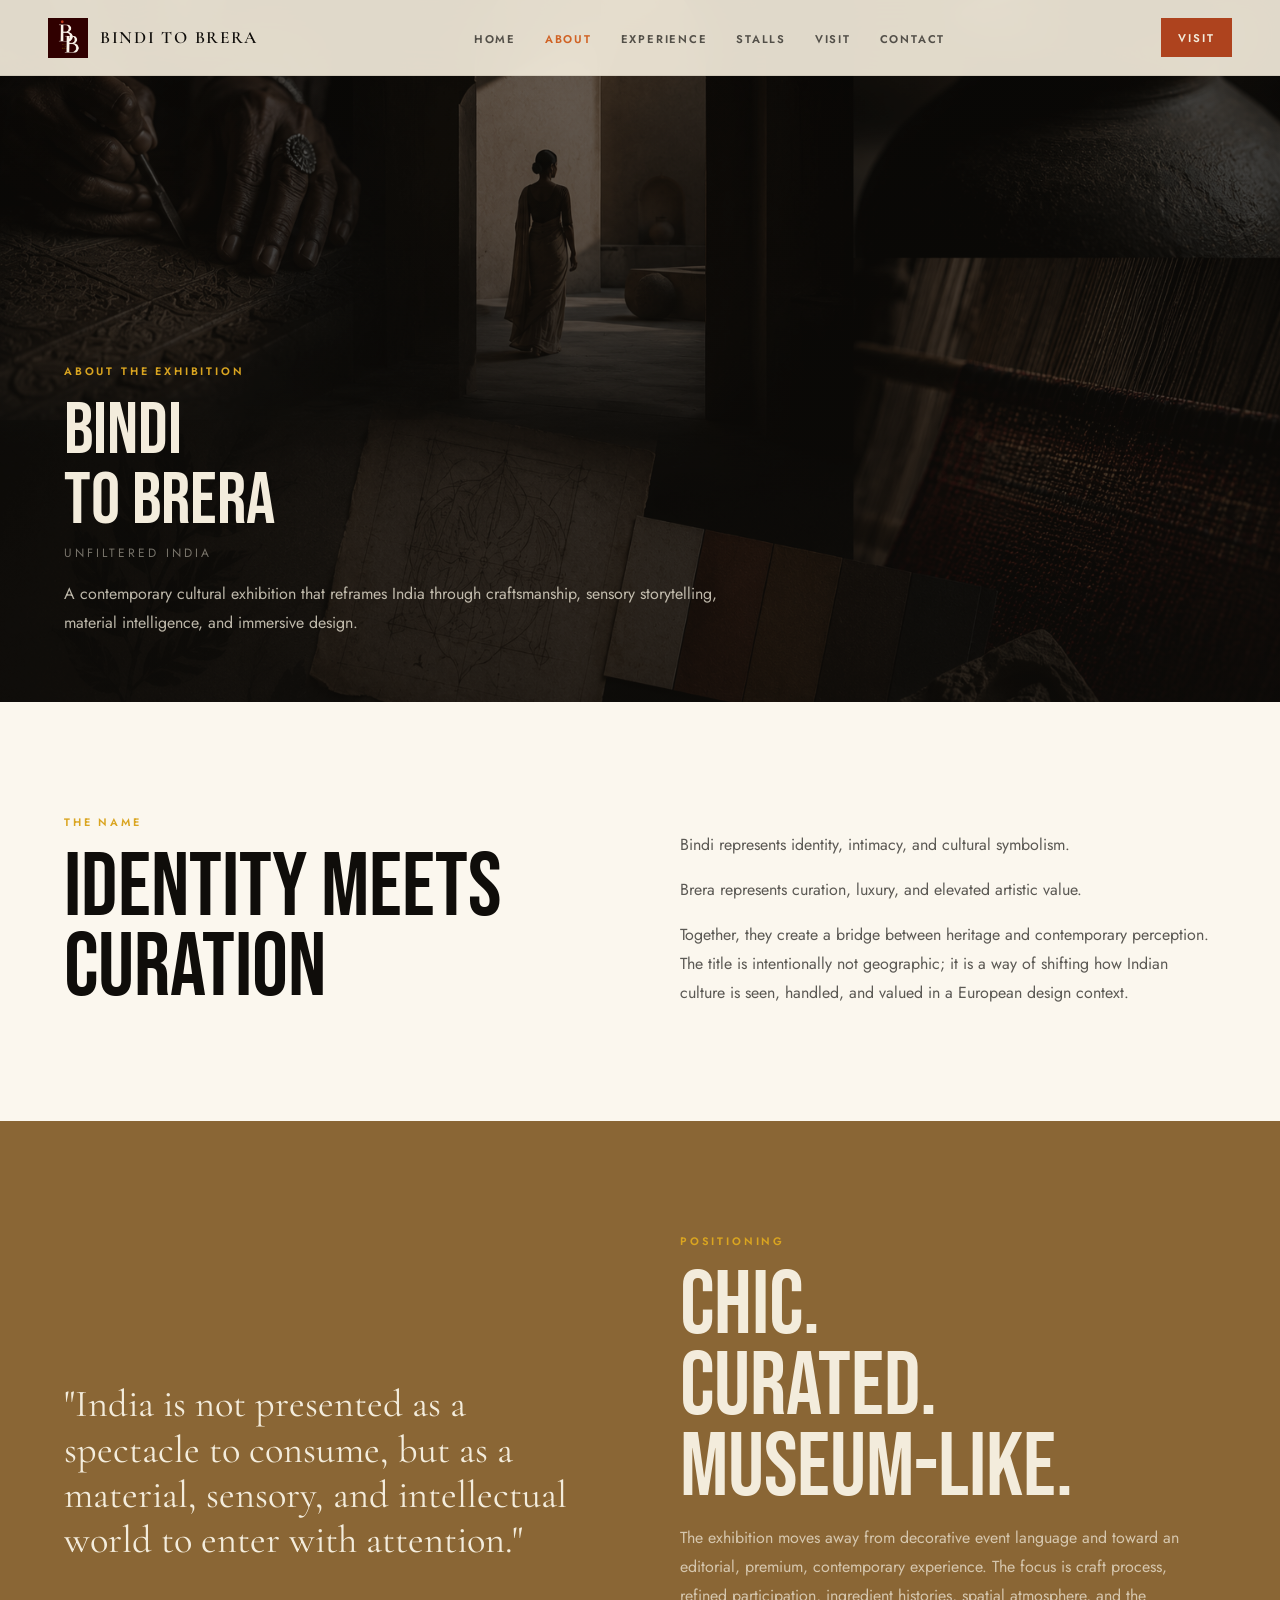
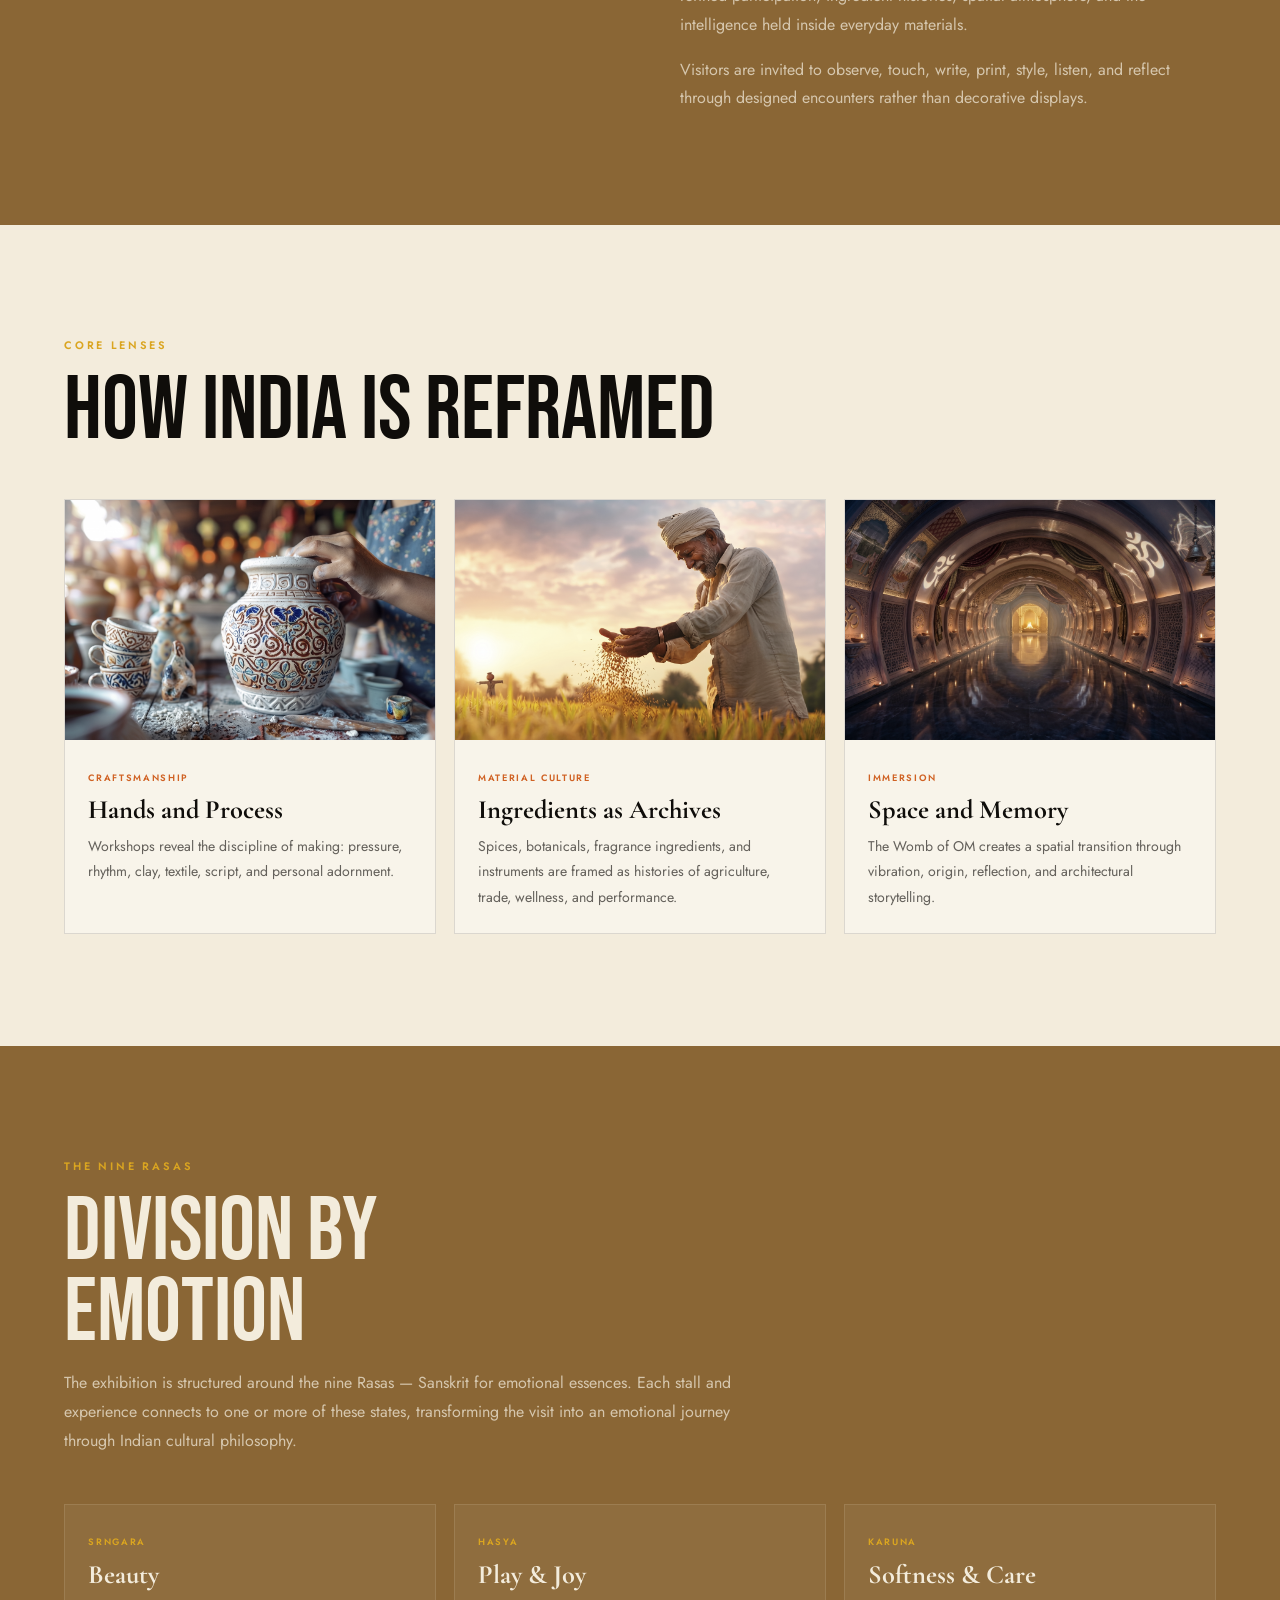
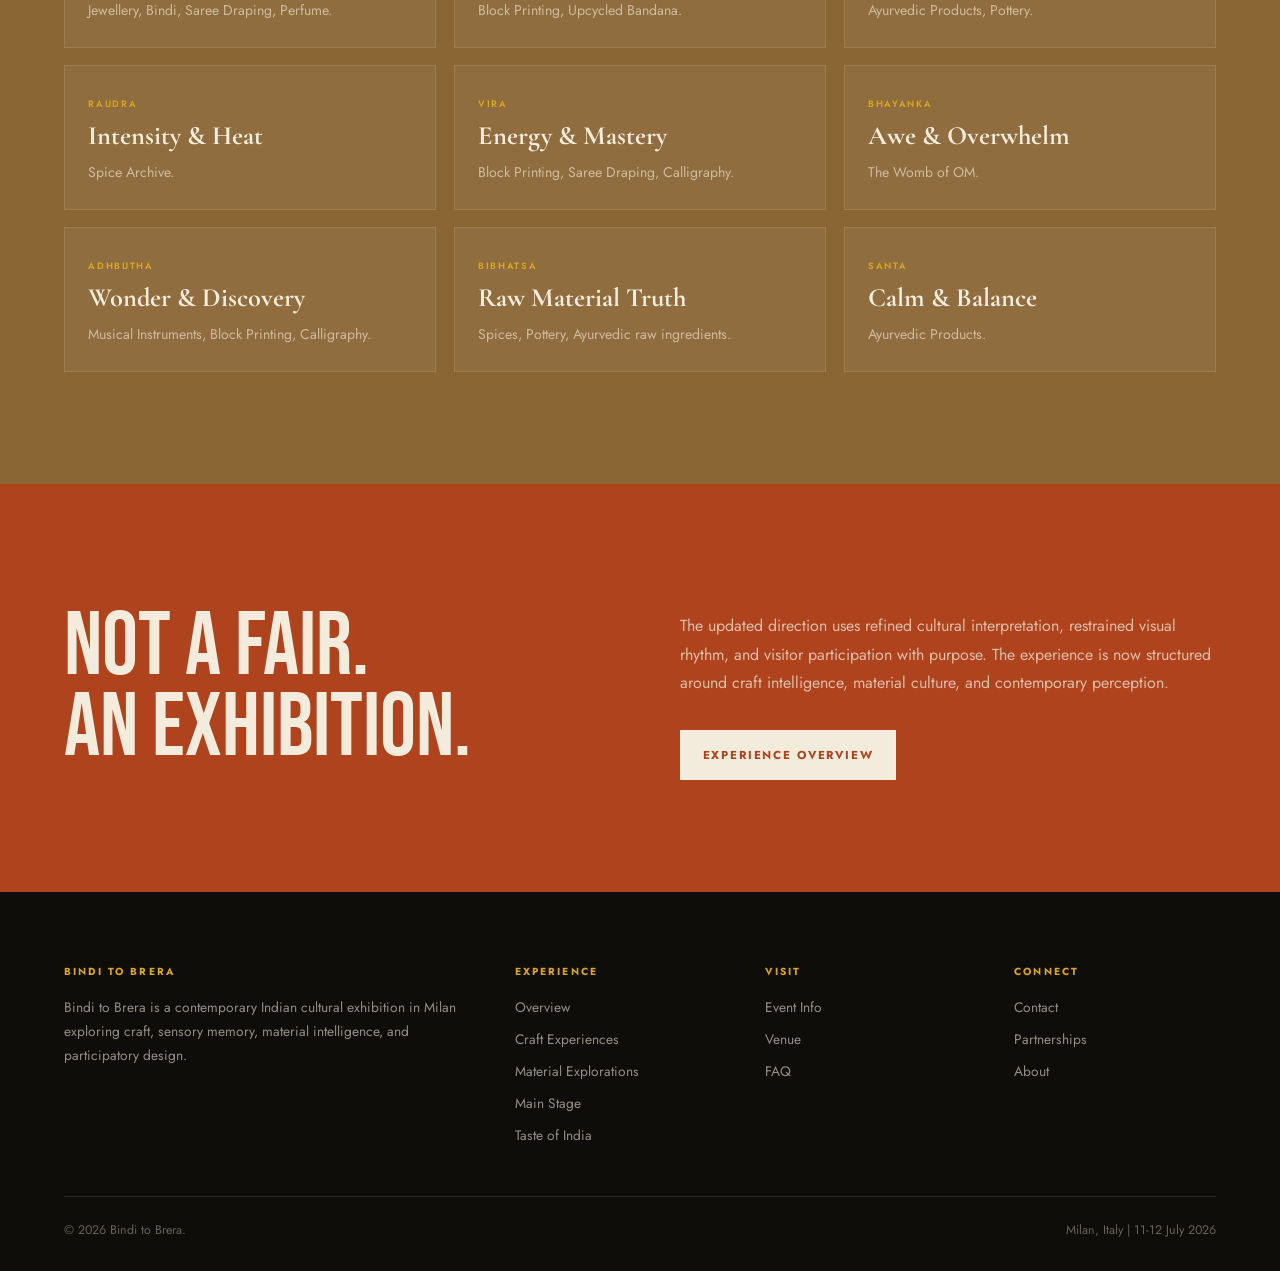
==== commit 7edf61e7: "Replace Ingredients as Archives and Hands and Process card images on about page Co-Authored-By: Clau" ====
--- a/about.html
+++ b/about.html
@@ -56,8 +56,8 @@
     <div class="eyebrow">Core Lenses</div>
     <h2>How India Is Reframed</h2>
     <div class="grid">
-      <article class="card"><img src="imgs/block_print.jpg" alt="Printed textile block"><div class="card-body"><span class="tag">Craftsmanship</span><h3>Hands and Process</h3><p>Workshops reveal the discipline of making: pressure, rhythm, clay, textile, script, and personal adornment.</p></div></article>
-      <article class="card"><img src="imgs/masala.jpg" alt="Spice material texture"><div class="card-body"><span class="tag">Material Culture</span><h3>Ingredients as Archives</h3><p>Spices, botanicals, fragrance ingredients, and instruments are framed as histories of agriculture, trade, wellness, and performance.</p></div></article>
+      <article class="card"><img src="imgs/craft_gemini.jfif" alt="Printed textile block"><div class="card-body"><span class="tag">Craftsmanship</span><h3>Hands and Process</h3><p>Workshops reveal the discipline of making: pressure, rhythm, clay, textile, script, and personal adornment.</p></div></article>
+      <article class="card"><img src="imgs/ingredients_gemini.jfif" alt="Spice material texture"><div class="card-body"><span class="tag">Material Culture</span><h3>Ingredients as Archives</h3><p>Spices, botanicals, fragrance ingredients, and instruments are framed as histories of agriculture, trade, wellness, and performance.</p></div></article>
       <article class="card"><img src="imgs/womb_gemini.jfif" alt="Immersive fabric light"><div class="card-body"><span class="tag">Immersion</span><h3>Space and Memory</h3><p>The Womb of OM creates a spatial transition through vibration, origin, reflection, and architectural storytelling.</p></div></article>
     </div>
   </section>
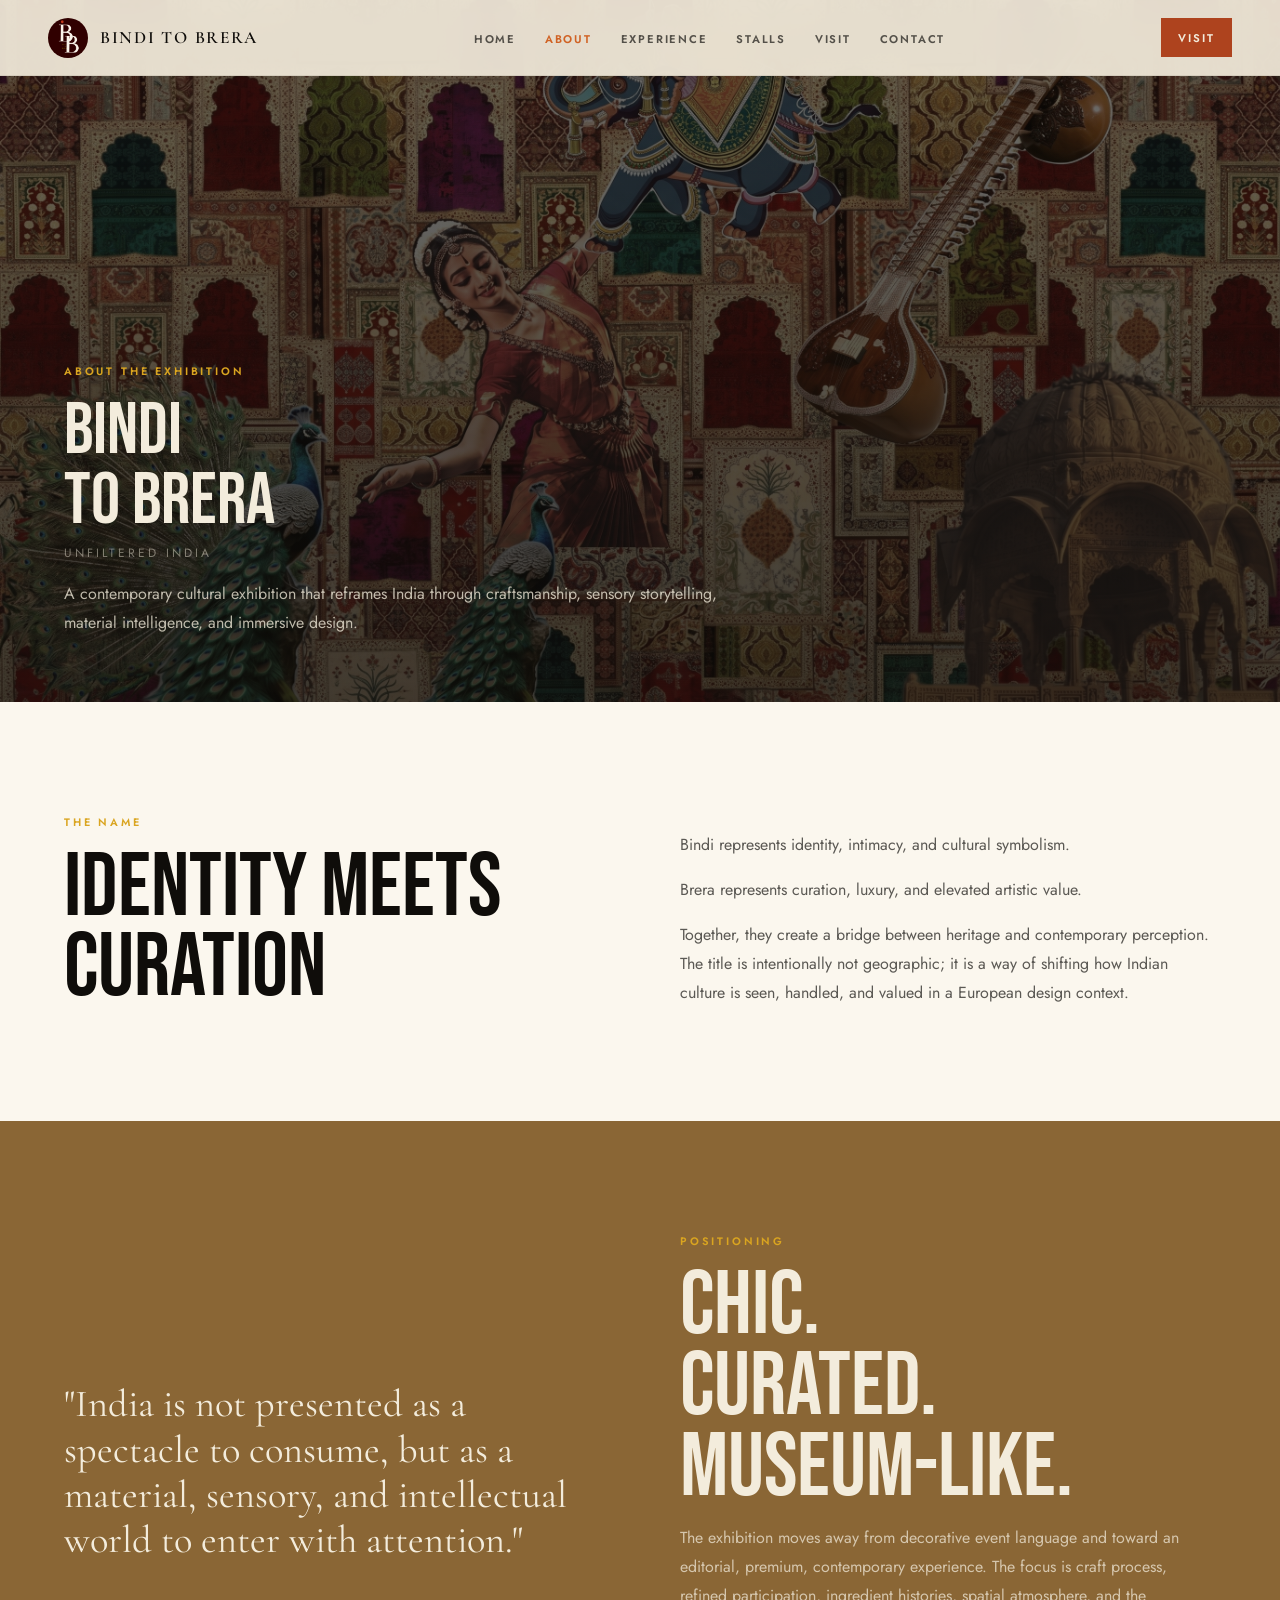
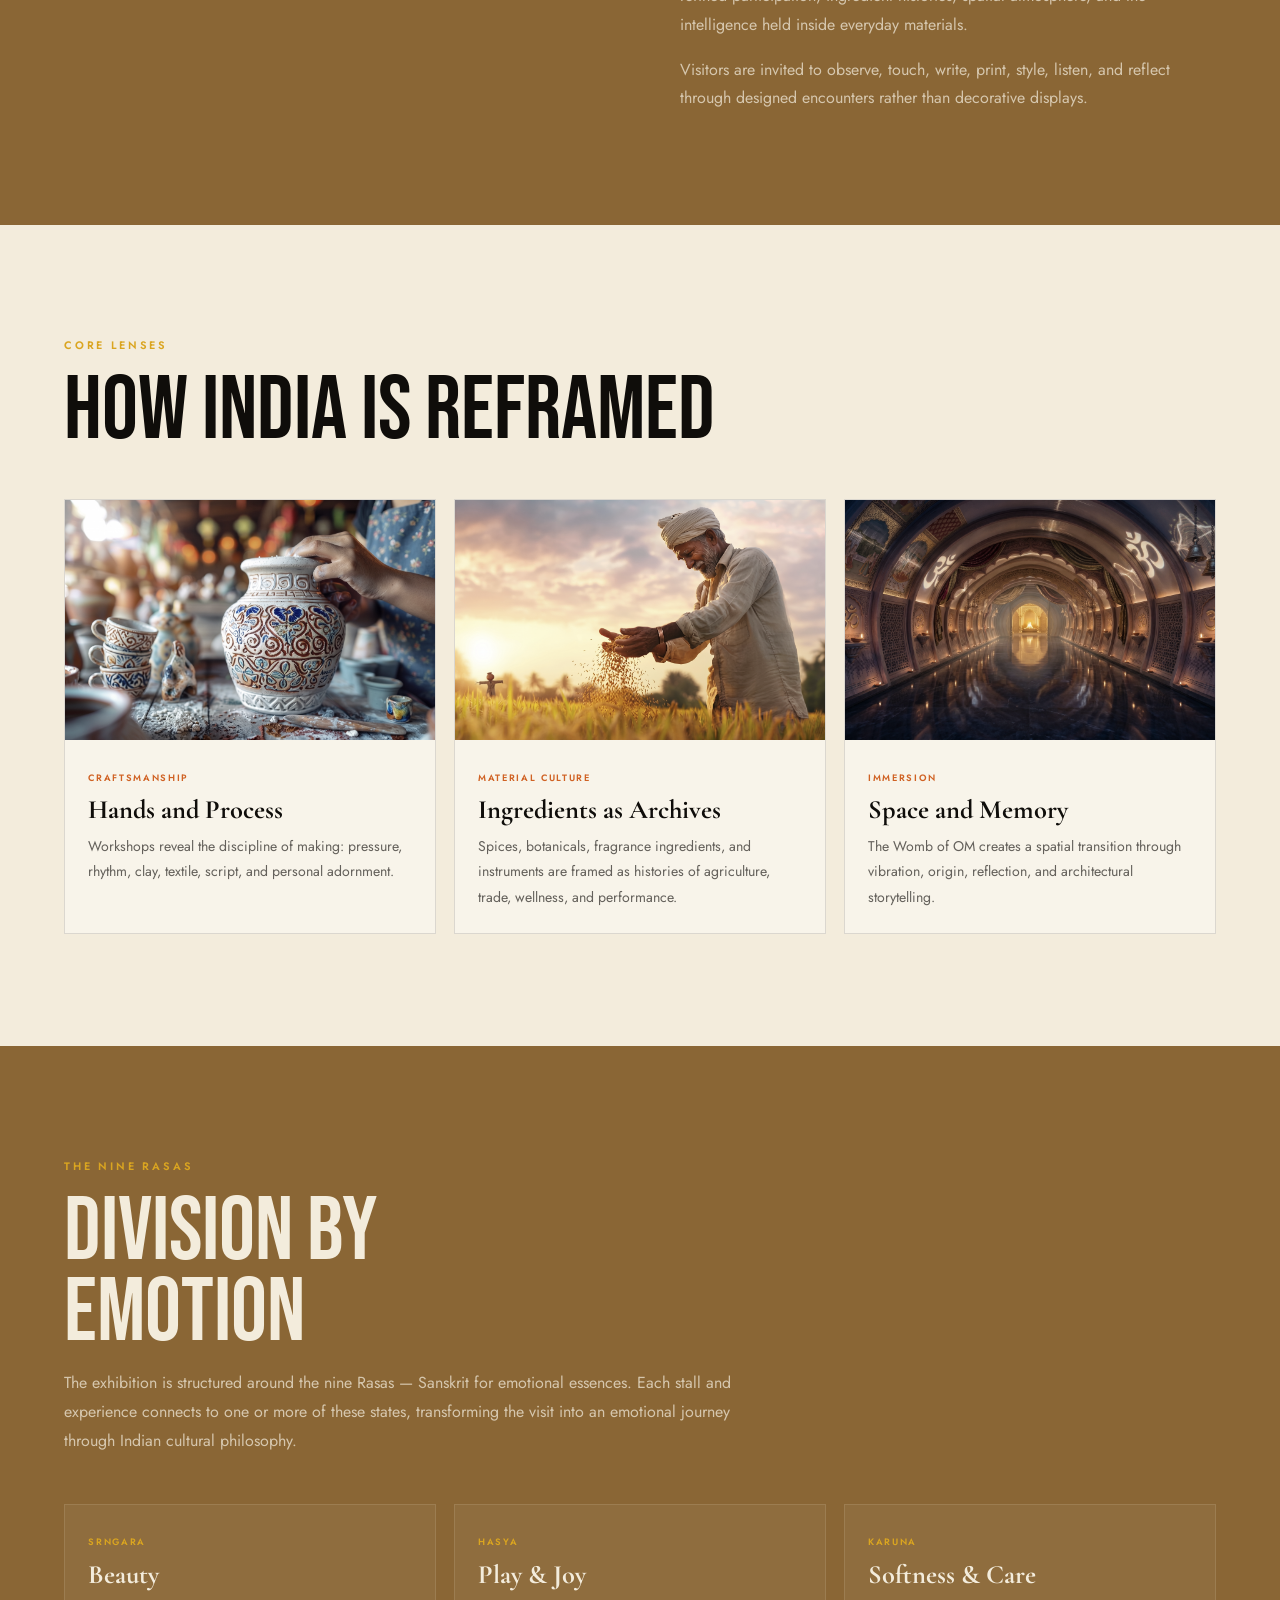
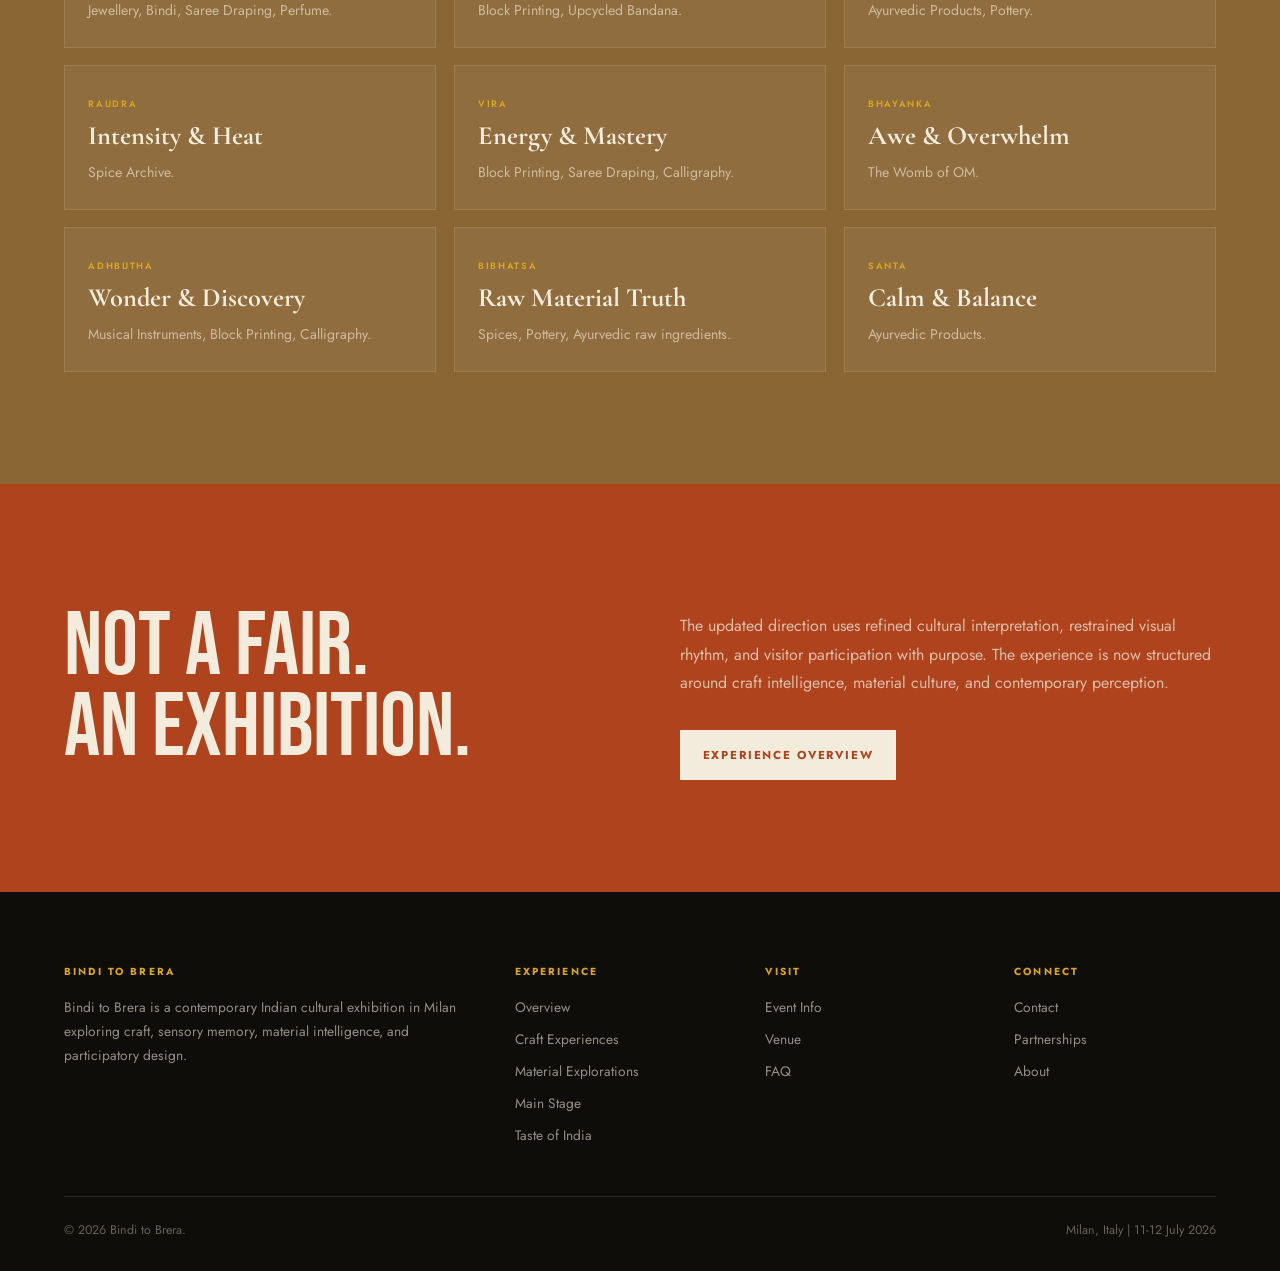
==== commit 2e9f7acd: "Replace about page hero image with Gemini generated visual Co-Authored-By: Claude Sonnet 4.6 <norepl" ====
--- a/about.html
+++ b/about.html
@@ -24,7 +24,7 @@
 
 <main>
   <section class="page-hero">
-    <img src="imgs/about_cover.png" alt="Material-led exhibition atmosphere">
+    <img src="imgs/about_hero_gemini.jfif" alt="Material-led exhibition atmosphere">
     <div class="page-hero-content">
       <div class="eyebrow">About the Exhibition</div>
       <h1>Bindi<br>to Brera</h1>
--- a/site.css
+++ b/site.css
@@ -21,7 +21,7 @@
 a{color:inherit}
 .site-nav{position:fixed;top:0;left:0;right:0;z-index:20;display:flex;align-items:center;justify-content:space-between;gap:2rem;padding:1.1rem 3rem;background:rgba(243,236,220,.92);backdrop-filter:blur(18px);border-bottom:1px solid rgba(15,13,10,.08)}
 .brand{display:inline-flex;align-items:center;gap:.75rem;font-family:"Cormorant Garamond",serif;font-size:1.08rem;font-weight:600;letter-spacing:.1em;text-decoration:none;text-transform:uppercase;white-space:nowrap}
-.brand img{height:2.5rem;width:auto;display:block}
+.brand img{height:2.5rem;width:auto;display:block;border-radius:50%}
 .nav-links{display:flex;gap:1.8rem;list-style:none}
 .nav-links a{font-size:.7rem;font-weight:600;letter-spacing:.16em;text-decoration:none;text-transform:uppercase;color:rgba(15,13,10,.68)}
 .nav-links a:hover,.nav-links a.active{color:var(--terracota)}
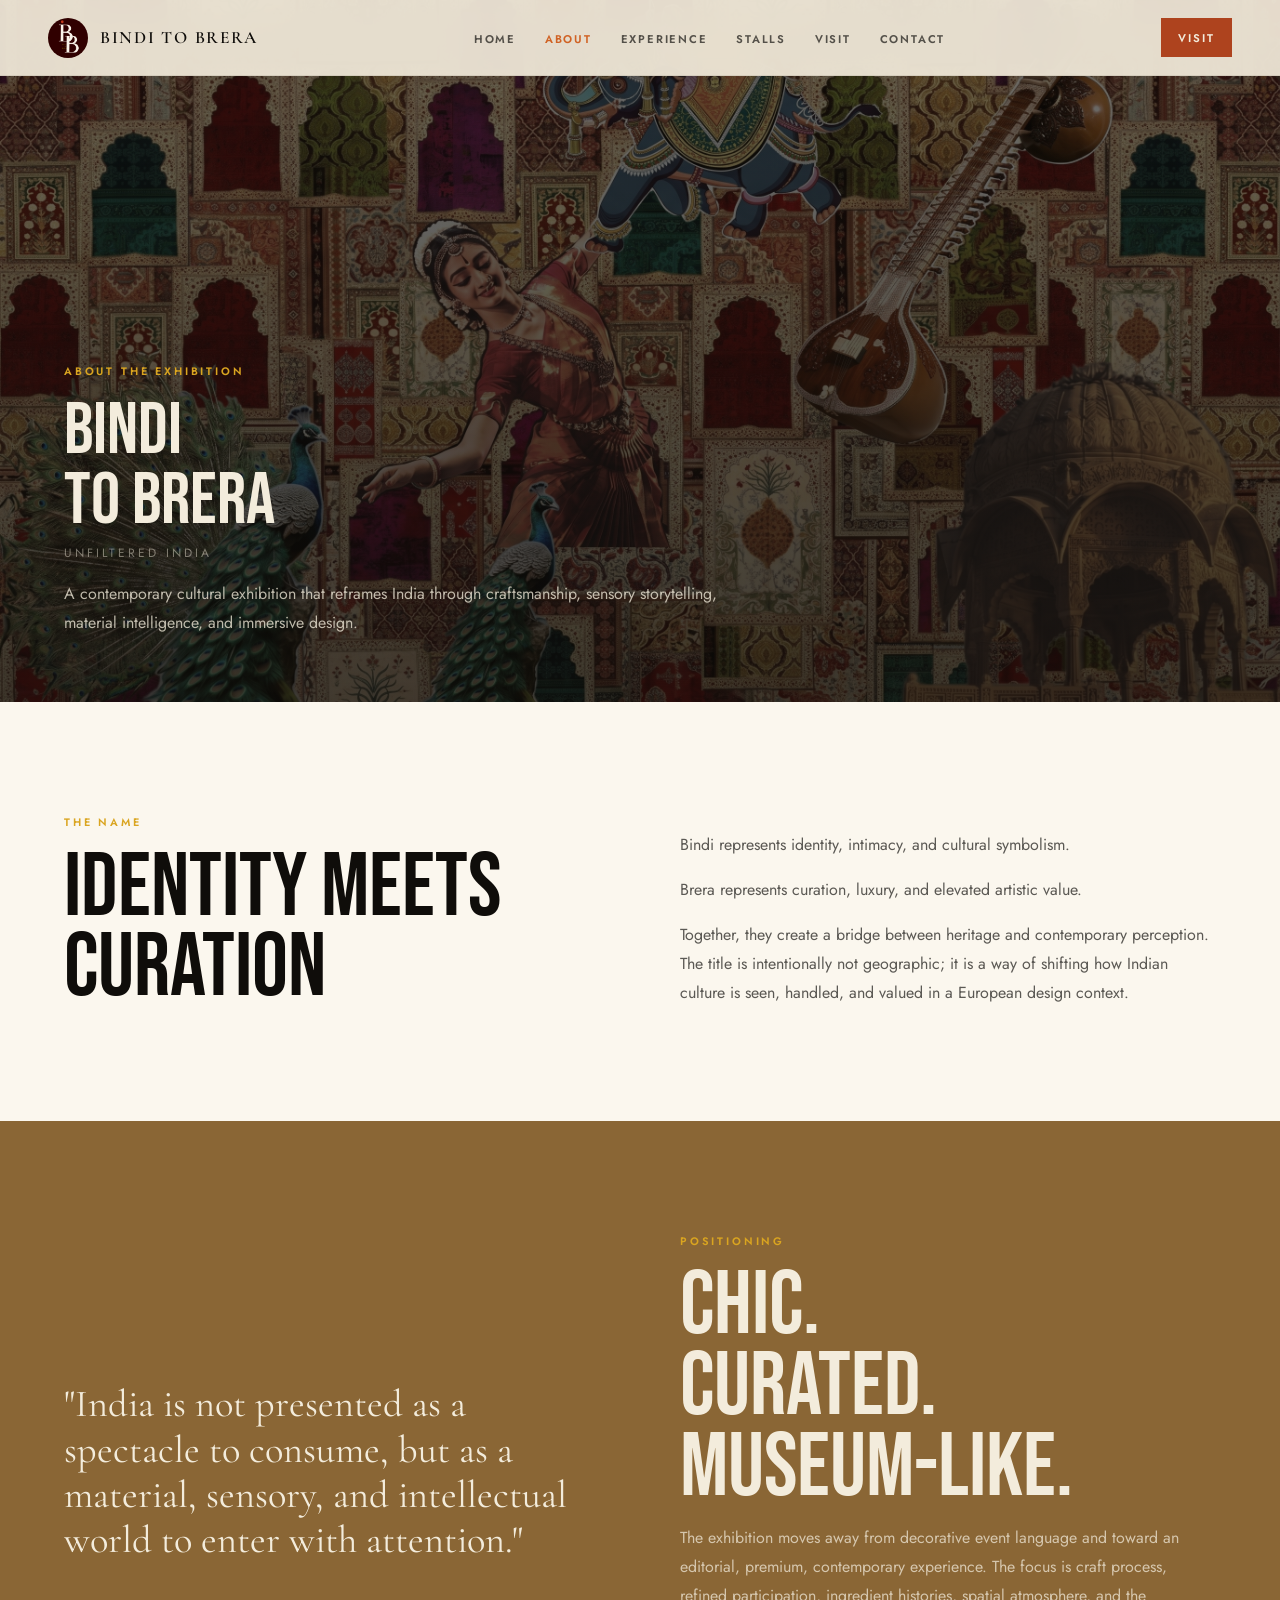
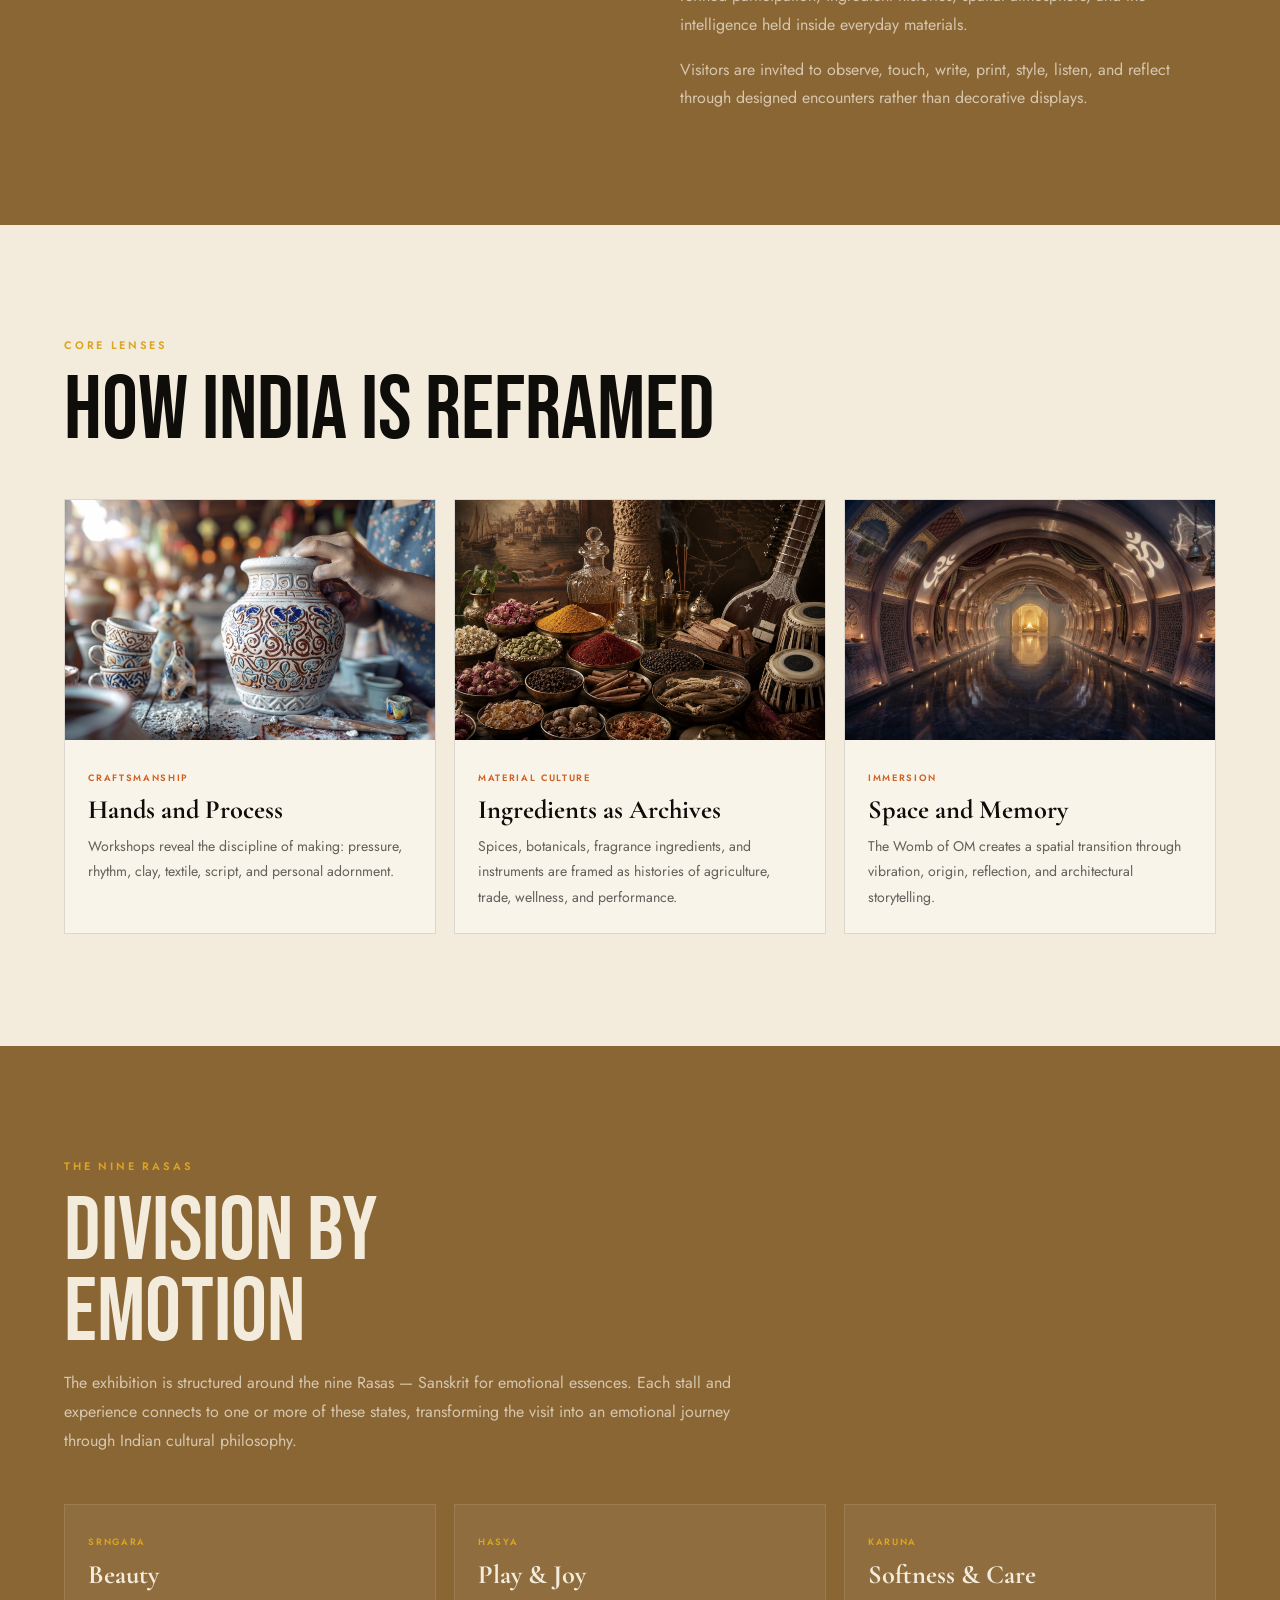
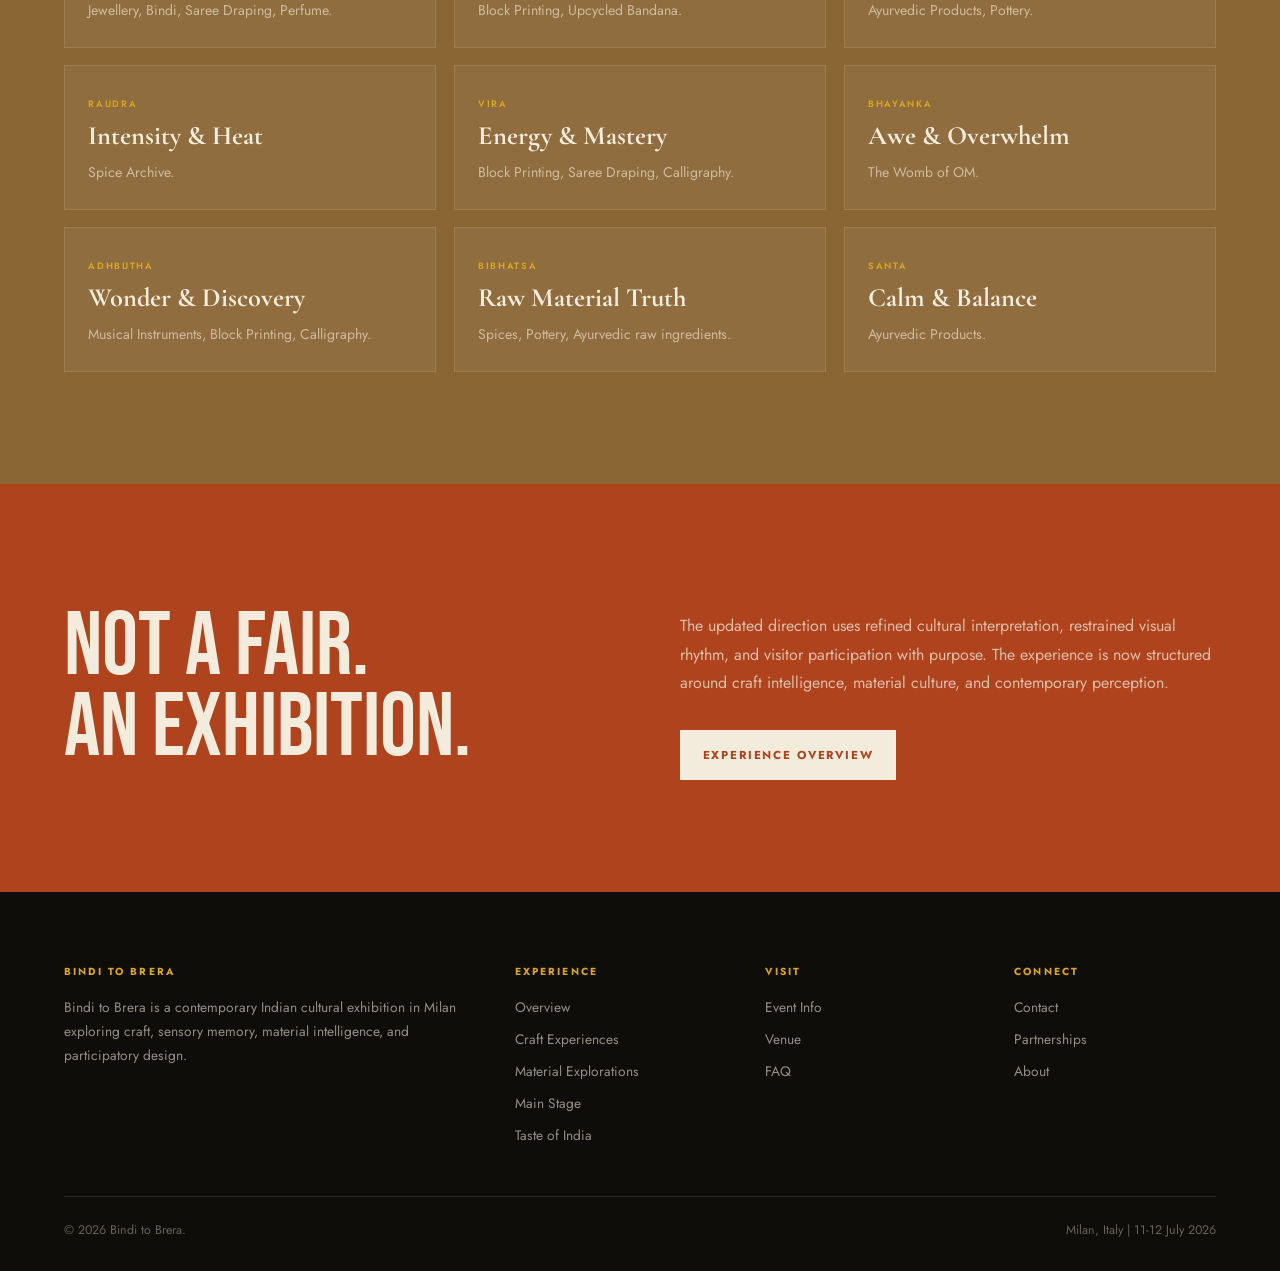
==== commit 9b0ed72c: "Update images and remove Mehndi Workshop card - Ingredients as Archives image updated (about page) -" ====
--- a/about.html
+++ b/about.html
@@ -57,7 +57,7 @@
     <h2>How India Is Reframed</h2>
     <div class="grid">
       <article class="card"><img src="imgs/craft_gemini.jfif" alt="Printed textile block"><div class="card-body"><span class="tag">Craftsmanship</span><h3>Hands and Process</h3><p>Workshops reveal the discipline of making: pressure, rhythm, clay, textile, script, and personal adornment.</p></div></article>
-      <article class="card"><img src="imgs/ingredients_gemini.jfif" alt="Spice material texture"><div class="card-body"><span class="tag">Material Culture</span><h3>Ingredients as Archives</h3><p>Spices, botanicals, fragrance ingredients, and instruments are framed as histories of agriculture, trade, wellness, and performance.</p></div></article>
+      <article class="card"><img src="imgs/ingredients_chatgpt.png" alt="Spice material texture"><div class="card-body"><span class="tag">Material Culture</span><h3>Ingredients as Archives</h3><p>Spices, botanicals, fragrance ingredients, and instruments are framed as histories of agriculture, trade, wellness, and performance.</p></div></article>
       <article class="card"><img src="imgs/womb_gemini.jfif" alt="Immersive fabric light"><div class="card-body"><span class="tag">Immersion</span><h3>Space and Memory</h3><p>The Womb of OM creates a spatial transition through vibration, origin, reflection, and architectural storytelling.</p></div></article>
     </div>
   </section>
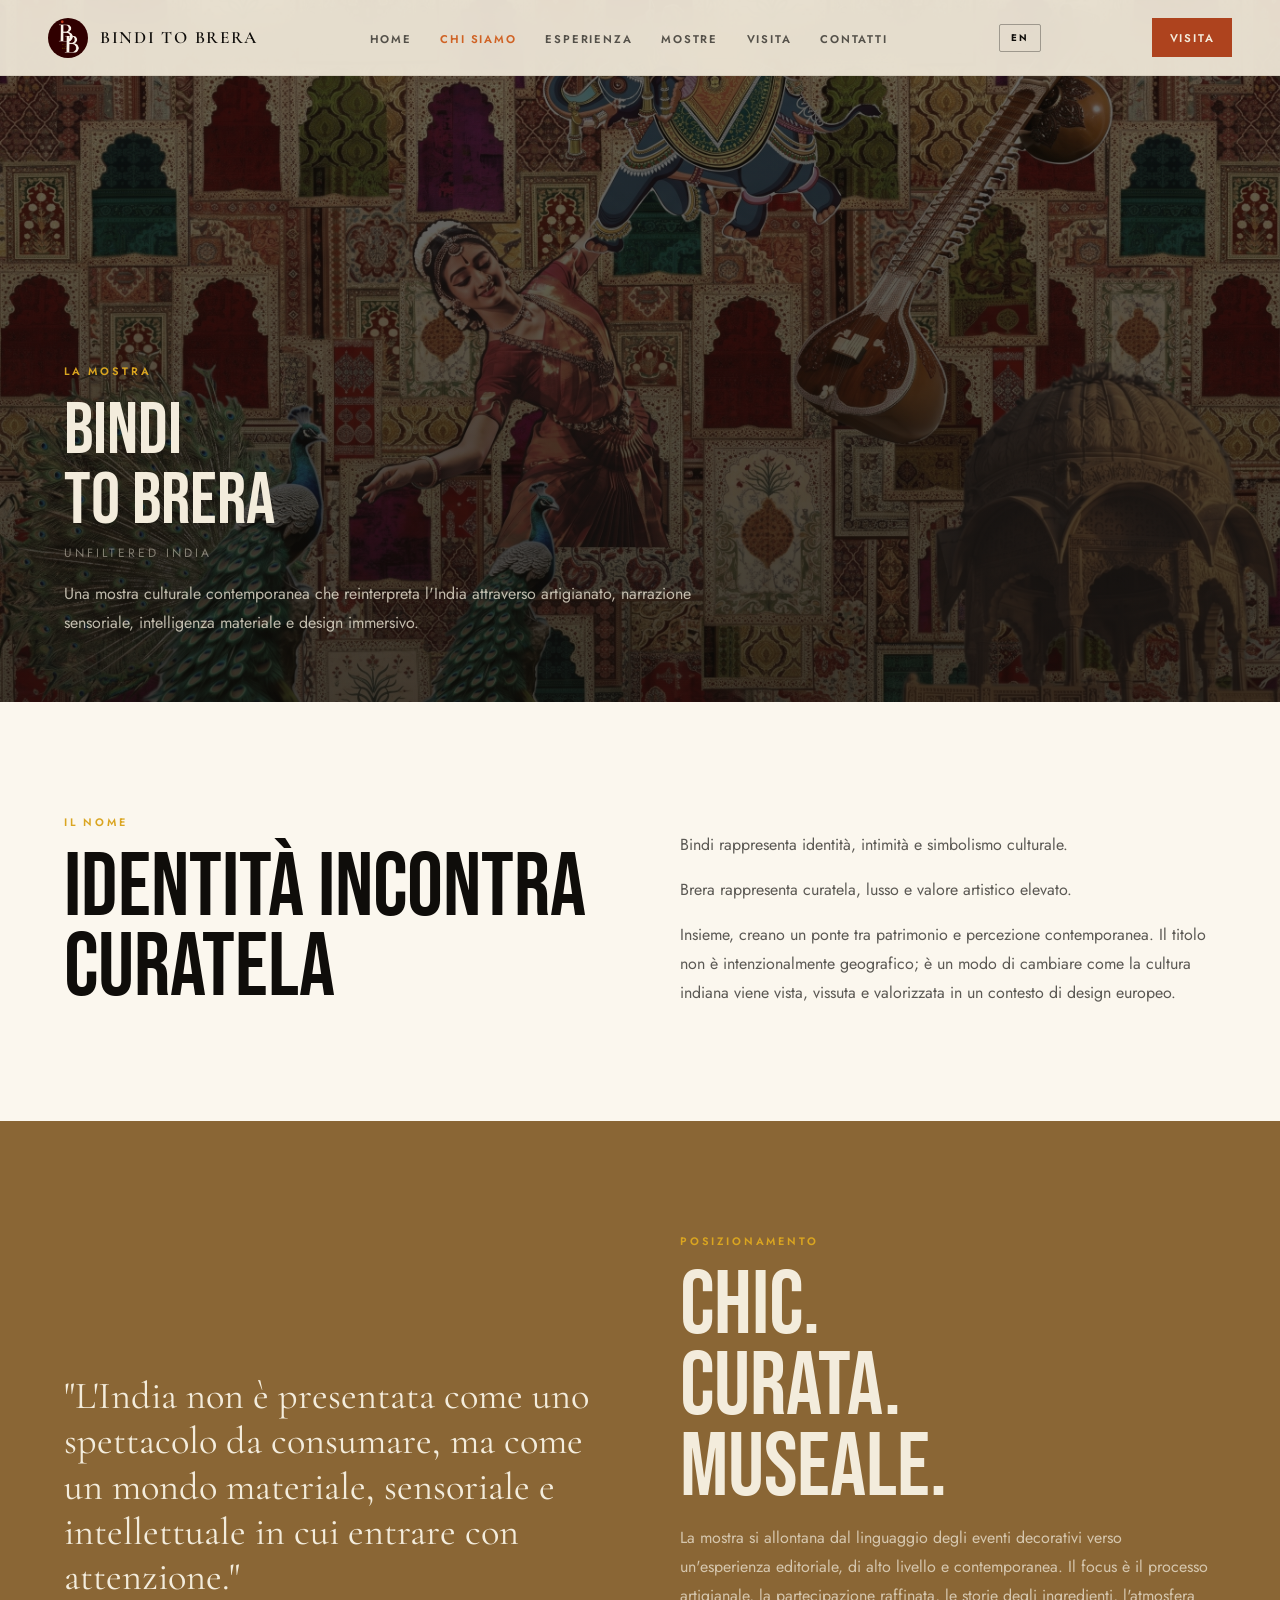
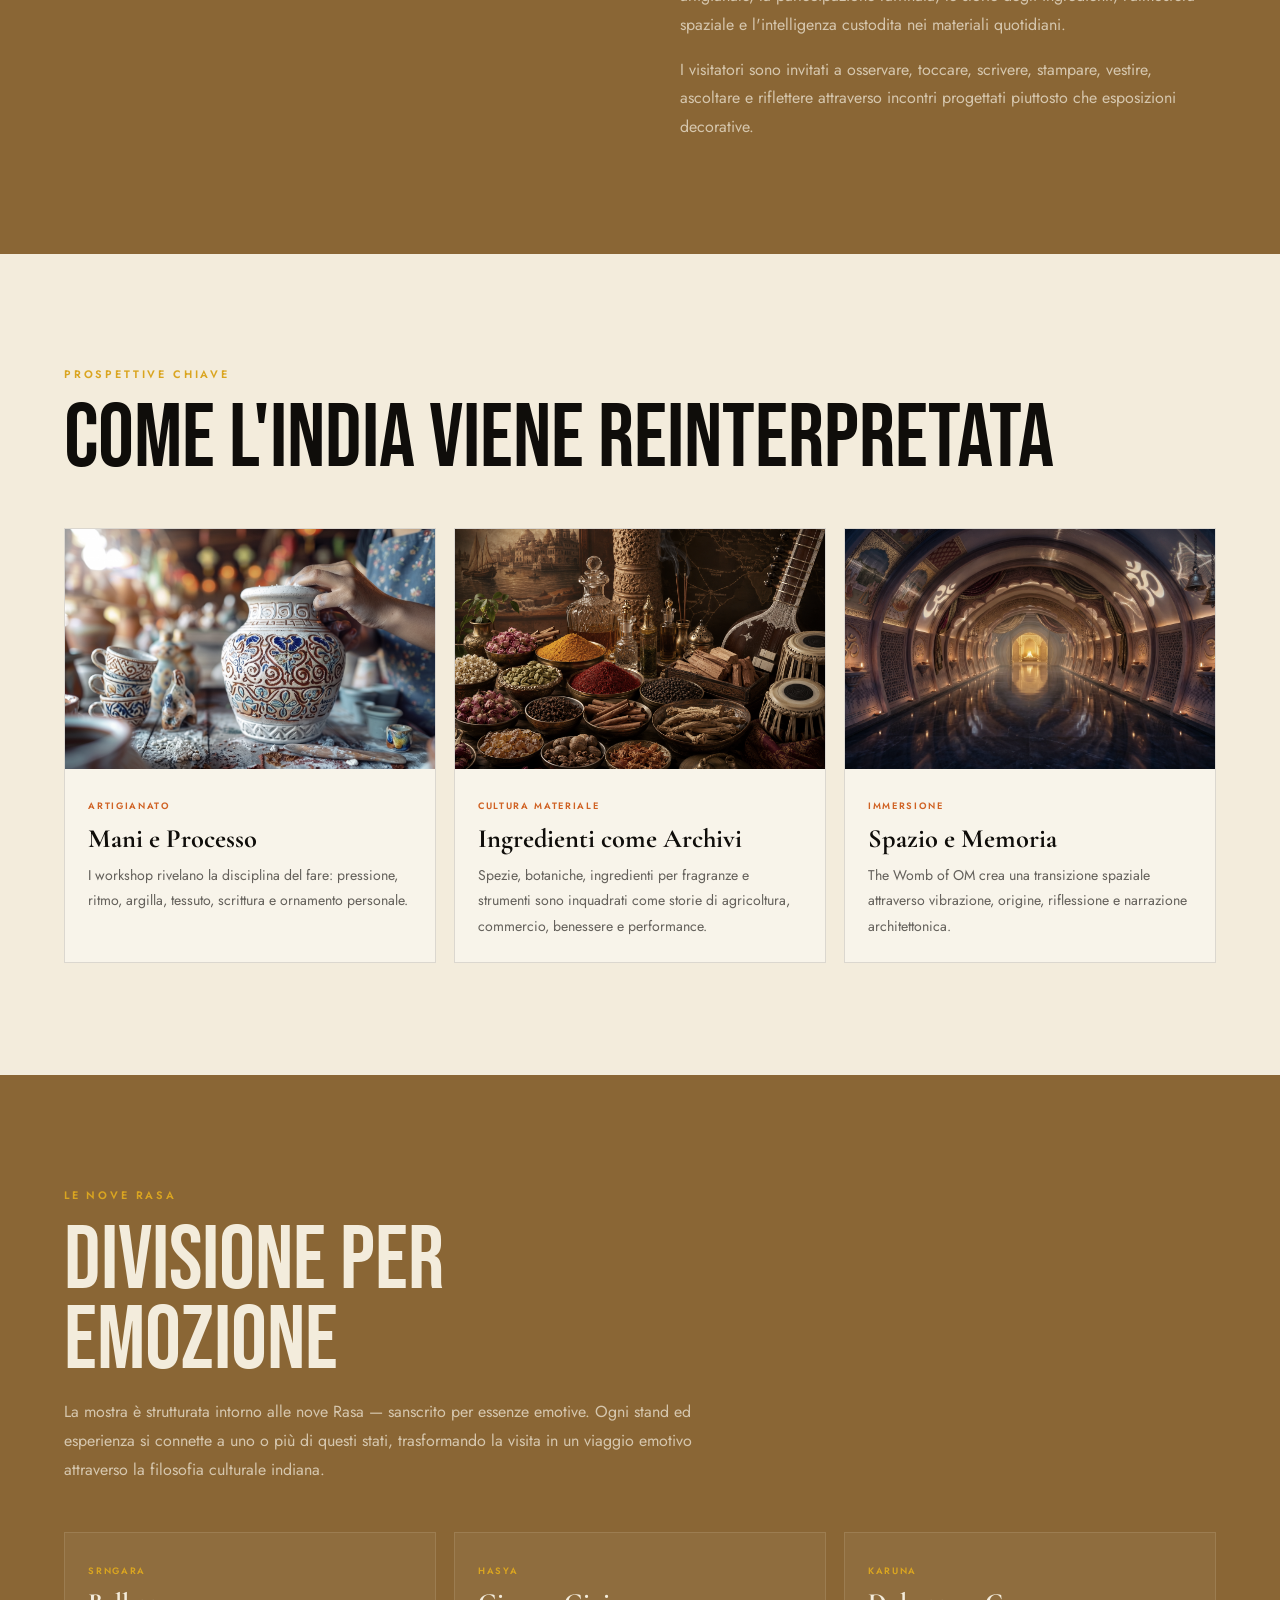
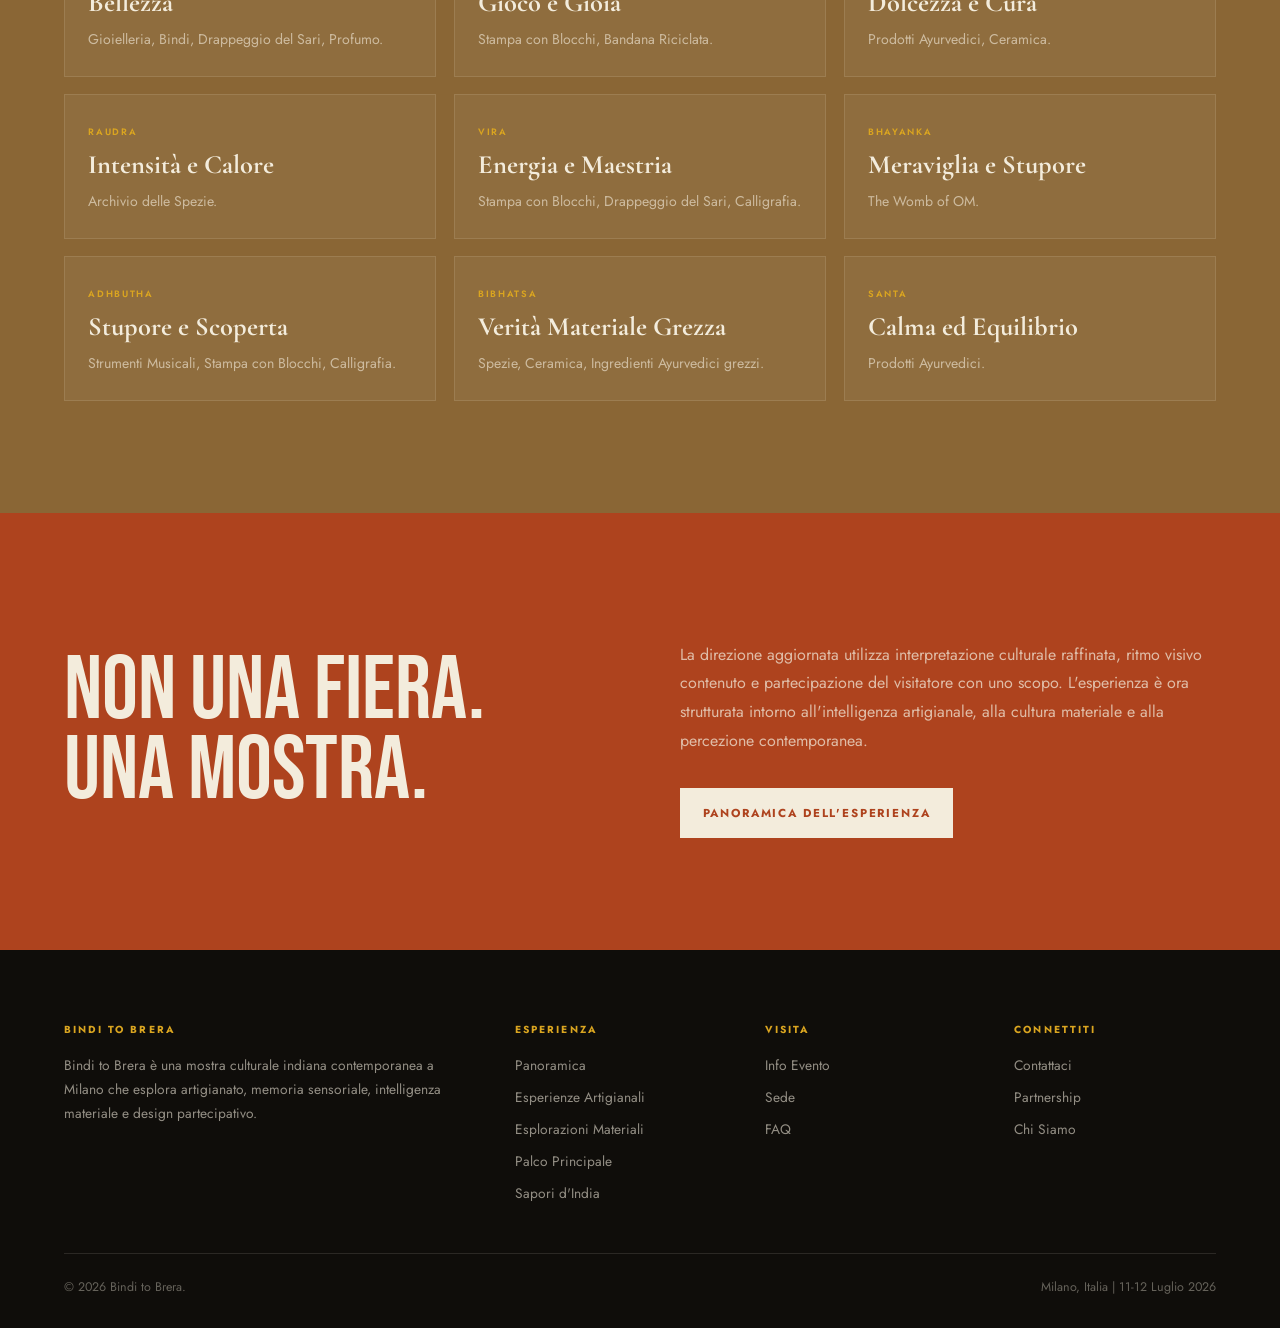
==== commit 66287ed7: "Add full Italian/English bilingual toggle across all 6 pages - Italian set as default language on al" ====
--- a/about.html
+++ b/about.html
@@ -1,9 +1,9 @@
-﻿<!DOCTYPE html>
-<html lang="en">
+<!DOCTYPE html>
+<html lang="it">
 <head>
 <meta charset="UTF-8">
 <meta name="viewport" content="width=device-width,initial-scale=1">
-<title>About | Bindi to Brera</title>
+<title>Chi Siamo | Bindi to Brera</title>
 <link href="https://fonts.googleapis.com/css2?family=Bebas+Neue&family=Cormorant+Garamond:ital,wght@0,400;0,600;1,400&family=Jost:wght@300;400;500;600;700&display=swap" rel="stylesheet">
 <link rel="stylesheet" href="site.css">
 <link rel="icon" href="imgs/bindi-to-brera-logo.png" type="image/png">
@@ -12,88 +12,90 @@
 <nav class="site-nav">
   <a class="brand" href="index.html"><img src="imgs/bindi-to-brera-logo.png" alt="Bindi to Brera logo">Bindi to Brera</a>
   <ul class="nav-links">
-    <li><a href="index.html">Home</a></li>
-    <li><a class="active" href="about.html">About</a></li>
-    <li><a href="experience.html">Experience</a></li>
-    <li><a href="stalls.html">Stalls</a></li>
-    <li><a href="visit.html">Visit</a></li>
-    <li><a href="contact.html">Contact</a></li>
+    <li><a href="index.html" data-i18n="nav.home">Home</a></li>
+    <li><a class="active" href="about.html" data-i18n="nav.about">Chi Siamo</a></li>
+    <li><a href="experience.html" data-i18n="nav.experience">Esperienza</a></li>
+    <li><a href="stalls.html" data-i18n="nav.stalls">Mostre</a></li>
+    <li><a href="visit.html" data-i18n="nav.visit">Visita</a></li>
+    <li><a href="contact.html" data-i18n="nav.contact">Contatti</a></li>
   </ul>
-  <a class="nav-cta" href="visit.html">Visit</a>
+  <button class="lang-toggle" id="lang-toggle">EN</button>
+  <button class="nav-toggle" aria-label="Toggle menu"><span></span><span></span><span></span></button>
+  <a class="nav-cta" href="visit.html" data-i18n="nav.cta">Visita</a>
 </nav>
 
 <main>
   <section class="page-hero">
     <img src="imgs/about_hero_gemini.jfif" alt="Material-led exhibition atmosphere">
     <div class="page-hero-content">
-      <div class="eyebrow">About the Exhibition</div>
+      <div class="eyebrow" data-i18n="about.hero.eyebrow">La Mostra</div>
       <h1>Bindi<br>to Brera</h1>
       <p style="font-family:'Jost',sans-serif;font-size:.75rem;letter-spacing:.25em;text-transform:uppercase;opacity:.6;margin-top:.4rem">Unfiltered India</p>
-      <p>A contemporary cultural exhibition that reframes India through craftsmanship, sensory storytelling, material intelligence, and immersive design.</p>
+      <p data-i18n="about.hero.lead">Una mostra culturale contemporanea che reinterpreta l'India attraverso artigianato, narrazione sensoriale, intelligenza materiale e design immersivo.</p>
     </div>
   </section>
 
   <section class="section paper split">
-    <div><div class="eyebrow">The Name</div><h2>Identity Meets<br>Curation</h2></div>
+    <div><div class="eyebrow" data-i18n="about.name.eyebrow">Il Nome</div><h2 data-i18n="about.name.h2">Identità Incontra<br>Curatela</h2></div>
     <div class="copy">
-      <p>Bindi represents identity, intimacy, and cultural symbolism.</p>
-      <p>Brera represents curation, luxury, and elevated artistic value.</p>
-      <p>Together, they create a bridge between heritage and contemporary perception. The title is intentionally not geographic; it is a way of shifting how Indian culture is seen, handled, and valued in a European design context.</p>
+      <p data-i18n="about.name.p1">Bindi rappresenta identità, intimità e simbolismo culturale.</p>
+      <p data-i18n="about.name.p2">Brera rappresenta curatela, lusso e valore artistico elevato.</p>
+      <p data-i18n="about.name.p3">Insieme, creano un ponte tra patrimonio e percezione contemporanea. Il titolo non è intenzionalmente geografico; è un modo di cambiare come la cultura indiana viene vista, vissuta e valorizzata in un contesto di design europeo.</p>
     </div>
   </section>
 
   <section class="section dark split">
-    <div class="quote">"India is not presented as a spectacle to consume, but as a material, sensory, and intellectual world to enter with attention."</div>
+    <div class="quote" data-i18n="about.quote">"L'India non è presentata come uno spettacolo da consumare, ma come un mondo materiale, sensoriale e intellettuale in cui entrare con attenzione."</div>
     <div class="copy">
-      <div class="eyebrow">Positioning</div>
-      <h2>Chic.<br>Curated.<br>Museum-like.</h2>
-      <p>The exhibition moves away from decorative event language and toward an editorial, premium, contemporary experience. The focus is craft process, refined participation, ingredient histories, spatial atmosphere, and the intelligence held inside everyday materials.</p>
-      <p>Visitors are invited to observe, touch, write, print, style, listen, and reflect through designed encounters rather than decorative displays.</p>
+      <div class="eyebrow" data-i18n="about.pos.eyebrow">Posizionamento</div>
+      <h2 data-i18n="about.pos.h2">Chic.<br>Curata.<br>Museale.</h2>
+      <p data-i18n="about.pos.p1">La mostra si allontana dal linguaggio degli eventi decorativi verso un'esperienza editoriale, di alto livello e contemporanea. Il focus è il processo artigianale, la partecipazione raffinata, le storie degli ingredienti, l'atmosfera spaziale e l'intelligenza custodita nei materiali quotidiani.</p>
+      <p data-i18n="about.pos.p2">I visitatori sono invitati a osservare, toccare, scrivere, stampare, vestire, ascoltare e riflettere attraverso incontri progettati piuttosto che esposizioni decorative.</p>
     </div>
   </section>
 
   <section class="section">
-    <div class="eyebrow">Core Lenses</div>
-    <h2>How India Is Reframed</h2>
+    <div class="eyebrow" data-i18n="about.lenses.eyebrow">Prospettive Chiave</div>
+    <h2 data-i18n="about.lenses.h2">Come l'India Viene Reinterpretata</h2>
     <div class="grid">
-      <article class="card"><img src="imgs/craft_gemini.jfif" alt="Printed textile block"><div class="card-body"><span class="tag">Craftsmanship</span><h3>Hands and Process</h3><p>Workshops reveal the discipline of making: pressure, rhythm, clay, textile, script, and personal adornment.</p></div></article>
-      <article class="card"><img src="imgs/ingredients_chatgpt.png" alt="Spice material texture"><div class="card-body"><span class="tag">Material Culture</span><h3>Ingredients as Archives</h3><p>Spices, botanicals, fragrance ingredients, and instruments are framed as histories of agriculture, trade, wellness, and performance.</p></div></article>
-      <article class="card"><img src="imgs/womb_gemini.jfif" alt="Immersive fabric light"><div class="card-body"><span class="tag">Immersion</span><h3>Space and Memory</h3><p>The Womb of OM creates a spatial transition through vibration, origin, reflection, and architectural storytelling.</p></div></article>
+      <article class="card"><img src="imgs/craft_gemini.jfif" alt="Printed textile block"><div class="card-body"><span class="tag" data-i18n="about.card.craft.tag">Artigianato</span><h3 data-i18n="about.card.craft.h3">Mani e Processo</h3><p data-i18n="about.card.craft.p">I workshop rivelano la disciplina del fare: pressione, ritmo, argilla, tessuto, scrittura e ornamento personale.</p></div></article>
+      <article class="card"><img src="imgs/ingredients_chatgpt.png" alt="Spice material texture"><div class="card-body"><span class="tag" data-i18n="about.card.material.tag">Cultura Materiale</span><h3 data-i18n="about.card.material.h3">Ingredienti come Archivi</h3><p data-i18n="about.card.material.p">Spezie, botaniche, ingredienti per fragranze e strumenti sono inquadrati come storie di agricoltura, commercio, benessere e performance.</p></div></article>
+      <article class="card"><img src="imgs/womb_gemini.jfif" alt="Immersive fabric light"><div class="card-body"><span class="tag" data-i18n="about.card.immersion.tag">Immersione</span><h3 data-i18n="about.card.immersion.h3">Spazio e Memoria</h3><p data-i18n="about.card.immersion.p">The Womb of OM crea una transizione spaziale attraverso vibrazione, origine, riflessione e narrazione architettonica.</p></div></article>
     </div>
   </section>
 
   <section class="section dark" id="navarasa">
-    <div class="eyebrow">The Nine Rasas</div>
-    <h2>Division by<br>Emotion</h2>
-    <p style="max-width:680px;margin-top:1rem;color:rgba(243,236,220,.72)">The exhibition is structured around the nine Rasas — Sanskrit for emotional essences. Each stall and experience connects to one or more of these states, transforming the visit into an emotional journey through Indian cultural philosophy.</p>
+    <div class="eyebrow" data-i18n="about.navarasa.eyebrow">Le Nove Rasa</div>
+    <h2 data-i18n="about.navarasa.h2">Divisione per<br>Emozione</h2>
+    <p style="max-width:680px;margin-top:1rem;color:rgba(243,236,220,.72)" data-i18n="about.navarasa.intro">La mostra è strutturata intorno alle nove Rasa — sanscrito per essenze emotive. Ogni stand ed esperienza si connette a uno o più di questi stati, trasformando la visita in un viaggio emotivo attraverso la filosofia culturale indiana.</p>
     <div class="grid">
-      <article class="card"><div class="card-body"><span class="tag">Srngara</span><h3>Beauty</h3><p>Jewellery, Bindi, Saree Draping, Perfume.</p></div></article>
-      <article class="card"><div class="card-body"><span class="tag">Hasya</span><h3>Play &amp; Joy</h3><p>Block Printing, Upcycled Bandana.</p></div></article>
-      <article class="card"><div class="card-body"><span class="tag">Karuna</span><h3>Softness &amp; Care</h3><p>Ayurvedic Products, Pottery.</p></div></article>
-      <article class="card"><div class="card-body"><span class="tag">Raudra</span><h3>Intensity &amp; Heat</h3><p>Spice Archive.</p></div></article>
-      <article class="card"><div class="card-body"><span class="tag">Vira</span><h3>Energy &amp; Mastery</h3><p>Block Printing, Saree Draping, Calligraphy.</p></div></article>
-      <article class="card"><div class="card-body"><span class="tag">Bhayanka</span><h3>Awe &amp; Overwhelm</h3><p>The Womb of OM.</p></div></article>
-      <article class="card"><div class="card-body"><span class="tag">Adhbutha</span><h3>Wonder &amp; Discovery</h3><p>Musical Instruments, Block Printing, Calligraphy.</p></div></article>
-      <article class="card"><div class="card-body"><span class="tag">Bibhatsa</span><h3>Raw Material Truth</h3><p>Spices, Pottery, Ayurvedic raw ingredients.</p></div></article>
-      <article class="card"><div class="card-body"><span class="tag">Santa</span><h3>Calm &amp; Balance</h3><p>Ayurvedic Products.</p></div></article>
+      <article class="card"><div class="card-body"><span class="tag">Srngara</span><h3 data-i18n="about.rasa.srngara.h3">Bellezza</h3><p data-i18n="about.rasa.srngara.p">Gioielleria, Bindi, Drappeggio del Sari, Profumo.</p></div></article>
+      <article class="card"><div class="card-body"><span class="tag">Hasya</span><h3 data-i18n="about.rasa.hasya.h3">Gioco e Gioia</h3><p data-i18n="about.rasa.hasya.p">Stampa con Blocchi, Bandana Riciclata.</p></div></article>
+      <article class="card"><div class="card-body"><span class="tag">Karuna</span><h3 data-i18n="about.rasa.karuna.h3">Dolcezza e Cura</h3><p data-i18n="about.rasa.karuna.p">Prodotti Ayurvedici, Ceramica.</p></div></article>
+      <article class="card"><div class="card-body"><span class="tag">Raudra</span><h3 data-i18n="about.rasa.raudra.h3">Intensità e Calore</h3><p data-i18n="about.rasa.raudra.p">Archivio delle Spezie.</p></div></article>
+      <article class="card"><div class="card-body"><span class="tag">Vira</span><h3 data-i18n="about.rasa.vira.h3">Energia e Maestria</h3><p data-i18n="about.rasa.vira.p">Stampa con Blocchi, Drappeggio del Sari, Calligrafia.</p></div></article>
+      <article class="card"><div class="card-body"><span class="tag">Bhayanka</span><h3 data-i18n="about.rasa.bhayanka.h3">Meraviglia e Stupore</h3><p data-i18n="about.rasa.bhayanka.p">The Womb of OM.</p></div></article>
+      <article class="card"><div class="card-body"><span class="tag">Adhbutha</span><h3 data-i18n="about.rasa.adhbutha.h3">Stupore e Scoperta</h3><p data-i18n="about.rasa.adhbutha.p">Strumenti Musicali, Stampa con Blocchi, Calligrafia.</p></div></article>
+      <article class="card"><div class="card-body"><span class="tag">Bibhatsa</span><h3 data-i18n="about.rasa.bibhatsa.h3">Verità Materiale Grezza</h3><p data-i18n="about.rasa.bibhatsa.p">Spezie, Ceramica, Ingredienti Ayurvedici grezzi.</p></div></article>
+      <article class="card"><div class="card-body"><span class="tag">Santa</span><h3 data-i18n="about.rasa.santa.h3">Calma ed Equilibrio</h3><p data-i18n="about.rasa.santa.p">Prodotti Ayurvedici.</p></div></article>
     </div>
   </section>
 
   <section class="section clay split">
-    <div><h2>Not a Fair.<br>An Exhibition.</h2></div>
-    <div class="copy"><p>The updated direction uses refined cultural interpretation, restrained visual rhythm, and visitor participation with purpose. The experience is now structured around craft intelligence, material culture, and contemporary perception.</p><div class="button-row"><a class="btn fill" href="experience.html">Experience Overview</a></div></div>
+    <div><h2 data-i18n="about.notfair.h2">Non una Fiera.<br>Una Mostra.</h2></div>
+    <div class="copy"><p data-i18n="about.notfair.p">La direzione aggiornata utilizza interpretazione culturale raffinata, ritmo visivo contenuto e partecipazione del visitatore con uno scopo. L'esperienza è ora strutturata intorno all'intelligenza artigianale, alla cultura materiale e alla percezione contemporanea.</p><div class="button-row"><a class="btn fill" href="experience.html" data-i18n="about.btn.experience">Panoramica dell'Esperienza</a></div></div>
   </section>
 </main>
 
 <footer class="footer">
   <div class="footer-grid">
-    <div><h4>Bindi to Brera</h4><p>Bindi to Brera is a contemporary Indian cultural exhibition in Milan exploring craft, sensory memory, material intelligence, and participatory design.</p></div>
-    <div><h4>Experience</h4><ul><li><a href="experience.html">Overview</a></li><li><a href="stalls.html#craft">Craft Experiences</a></li><li><a href="stalls.html#material">Material Explorations</a></li><li><a href="stalls.html#main-stage">Main Stage</a></li><li><a href="stalls.html#food-court">Taste of India</a></li></ul></div>
-    <div><h4>Visit</h4><ul><li><a href="visit.html">Event Info</a></li><li><a href="visit.html#venue">Venue</a></li><li><a href="visit.html#faq">FAQ</a></li></ul></div>
-    <div><h4>Connect</h4><ul><li><a href="contact.html">Contact</a></li><li><a href="contact.html#partner">Partnerships</a></li><li><a href="about.html">About</a></li></ul></div>
+    <div><h4>Bindi to Brera</h4><p data-i18n="footer.brand.desc">Bindi to Brera è una mostra culturale indiana contemporanea a Milano che esplora artigianato, memoria sensoriale, intelligenza materiale e design partecipativo.</p></div>
+    <div><h4 data-i18n="footer.h.experience">Esperienza</h4><ul><li><a href="experience.html" data-i18n="footer.link.overview">Panoramica</a></li><li><a href="stalls.html#craft" data-i18n="footer.link.craft">Esperienze Artigianali</a></li><li><a href="stalls.html#material" data-i18n="footer.link.material">Esplorazioni Materiali</a></li><li><a href="stalls.html#main-stage" data-i18n="footer.link.stage">Palco Principale</a></li><li><a href="stalls.html#food-court" data-i18n="footer.link.food">Sapori d'India</a></li></ul></div>
+    <div><h4 data-i18n="footer.h.visit">Visita</h4><ul><li><a href="visit.html" data-i18n="footer.link.info">Info Evento</a></li><li><a href="visit.html#venue" data-i18n="footer.link.venue">Sede</a></li><li><a href="visit.html#faq" data-i18n="footer.link.faq">FAQ</a></li></ul></div>
+    <div><h4 data-i18n="footer.h.connect">Connettiti</h4><ul><li><a href="contact.html" data-i18n="footer.link.contact">Contattaci</a></li><li><a href="contact.html#partner" data-i18n="footer.link.partners">Partnership</a></li><li><a href="about.html" data-i18n="footer.link.about">Chi Siamo</a></li></ul></div>
   </div>
-  <div class="footer-bottom"><span>&copy; 2026 Bindi to Brera.</span><span>Milan, Italy | 11-12 July 2026</span></div>
+  <div class="footer-bottom"><span>&copy; 2026 Bindi to Brera.</span><span data-i18n="footer.date">Milano, Italia | 11-12 Luglio 2026</span></div>
 </footer>
+<script src="site.js"></script>
 </body>
 </html>
-
--- a/site.css
+++ b/site.css
@@ -89,16 +89,51 @@
 .detail span{display:block;font-size:.62rem;letter-spacing:.2em;text-transform:uppercase;color:var(--terracota);margin-bottom:.45rem}
 .detail strong{font-family:"Cormorant Garamond",serif;font-size:1.2rem}
 .form{display:grid;gap:1rem}
+.reg-form{display:grid;gap:1rem}
 input,select,textarea{width:100%;font:inherit;background:rgba(255,255,255,.06);border:1px solid rgba(243,236,220,.18);color:var(--cream);padding:.9rem}
 option{background:var(--charcoal);color:var(--cream)}
 textarea{min-height:130px;resize:vertical}
 label{font-size:.62rem;letter-spacing:.18em;text-transform:uppercase;color:rgba(243,236,220,.58)}
+.nav-toggle{display:none;background:none;border:none;cursor:pointer;padding:.5rem;flex-direction:column;gap:5px;flex-shrink:0}
+.nav-toggle span{display:block;width:22px;height:2px;background:var(--ink);transition:transform .25s,opacity .25s}
+.nav-open .nav-toggle span:nth-child(1){transform:translateY(7px) rotate(45deg)}
+.nav-open .nav-toggle span:nth-child(2){opacity:0}
+.nav-open .nav-toggle span:nth-child(3){transform:translateY(-7px) rotate(-45deg)}
 @media (max-width:900px){
-  .site-nav{padding:1rem 1.2rem;align-items:flex-start}.nav-links{gap:.8rem;flex-wrap:wrap}.nav-cta{display:none}
+  .site-nav{flex-wrap:wrap;padding:1rem 1.2rem;gap:.5rem}
+  .nav-toggle{display:flex;margin-left:auto}
+  .nav-links{display:none;order:3;width:100%;flex-direction:column;gap:0;padding:.25rem 0}
+  .nav-open .nav-links{display:flex}
+  .nav-links li{width:100%}
+  .nav-links a{display:block;padding:.75rem 0;border-bottom:1px solid rgba(15,13,10,.07);font-size:.75rem}
+  .nav-cta{display:none}
   .hero,.split,.grid,.grid.two,.footer-grid,.detail-table{grid-template-columns:1fr}
-  .hero{padding:8rem 1.2rem 3rem}.hero-media{height:420px;min-height:0;order:-1}
-  .page-hero{height:auto;min-height:520px;padding-top:9rem;padding-bottom:3rem}
+  .hero{padding:7rem 1.2rem 3rem;gap:2rem}
+  .hero-media{height:380px;min-height:0;order:-1}
+  .hero-meta{grid-template-columns:1fr 1fr}
+  .page-hero{height:auto;min-height:460px;padding:8rem 1.2rem 3rem}
   .page-hero h1{font-size:clamp(3.1rem,18vw,5.8rem)}
-  .section,.page-hero,.footer{padding-left:1.2rem;padding-right:1.2rem}
+  .section{padding:4rem 1.2rem}
+  .footer{padding:3rem 1.2rem 1.5rem}
+  .split{gap:2.5rem}
+  .card img{height:200px}
+  .quote{font-size:clamp(1.4rem,4vw,2.2rem)}
+  .footer-grid{gap:2rem}
+  h2{font-size:clamp(2.8rem,10vw,5.5rem)}
+}
+.lang-toggle{background:none;border:1px solid rgba(15,13,10,.32);color:var(--ink);font-family:inherit;font-size:.6rem;font-weight:700;letter-spacing:.18em;text-transform:uppercase;padding:.38rem .7rem;cursor:pointer;border-radius:2px;transition:background .2s,color .2s;flex-shrink:0}
+.lang-toggle:hover{background:var(--ink);color:var(--cream);border-color:var(--ink)}
+@media (max-width:480px){
+  .site-nav{padding:.85rem 1rem}
+  .hero{padding:6.5rem 1rem 2.5rem}
+  .hero-media{height:300px}
   .hero-meta{grid-template-columns:1fr}
+  .section{padding:3rem 1rem}
+  .footer{padding:2.5rem 1rem 1.5rem}
+  .page-hero{min-height:360px;padding:7rem 1rem 2rem}
+  .card img{height:180px}
+  .btn{padding:.85rem 1rem;font-size:.65rem;letter-spacing:.12em}
+  h2{font-size:clamp(2.4rem,12vw,4.5rem)}
+  .split{gap:2rem}
+  .detail-table{gap:.75rem}
 }
